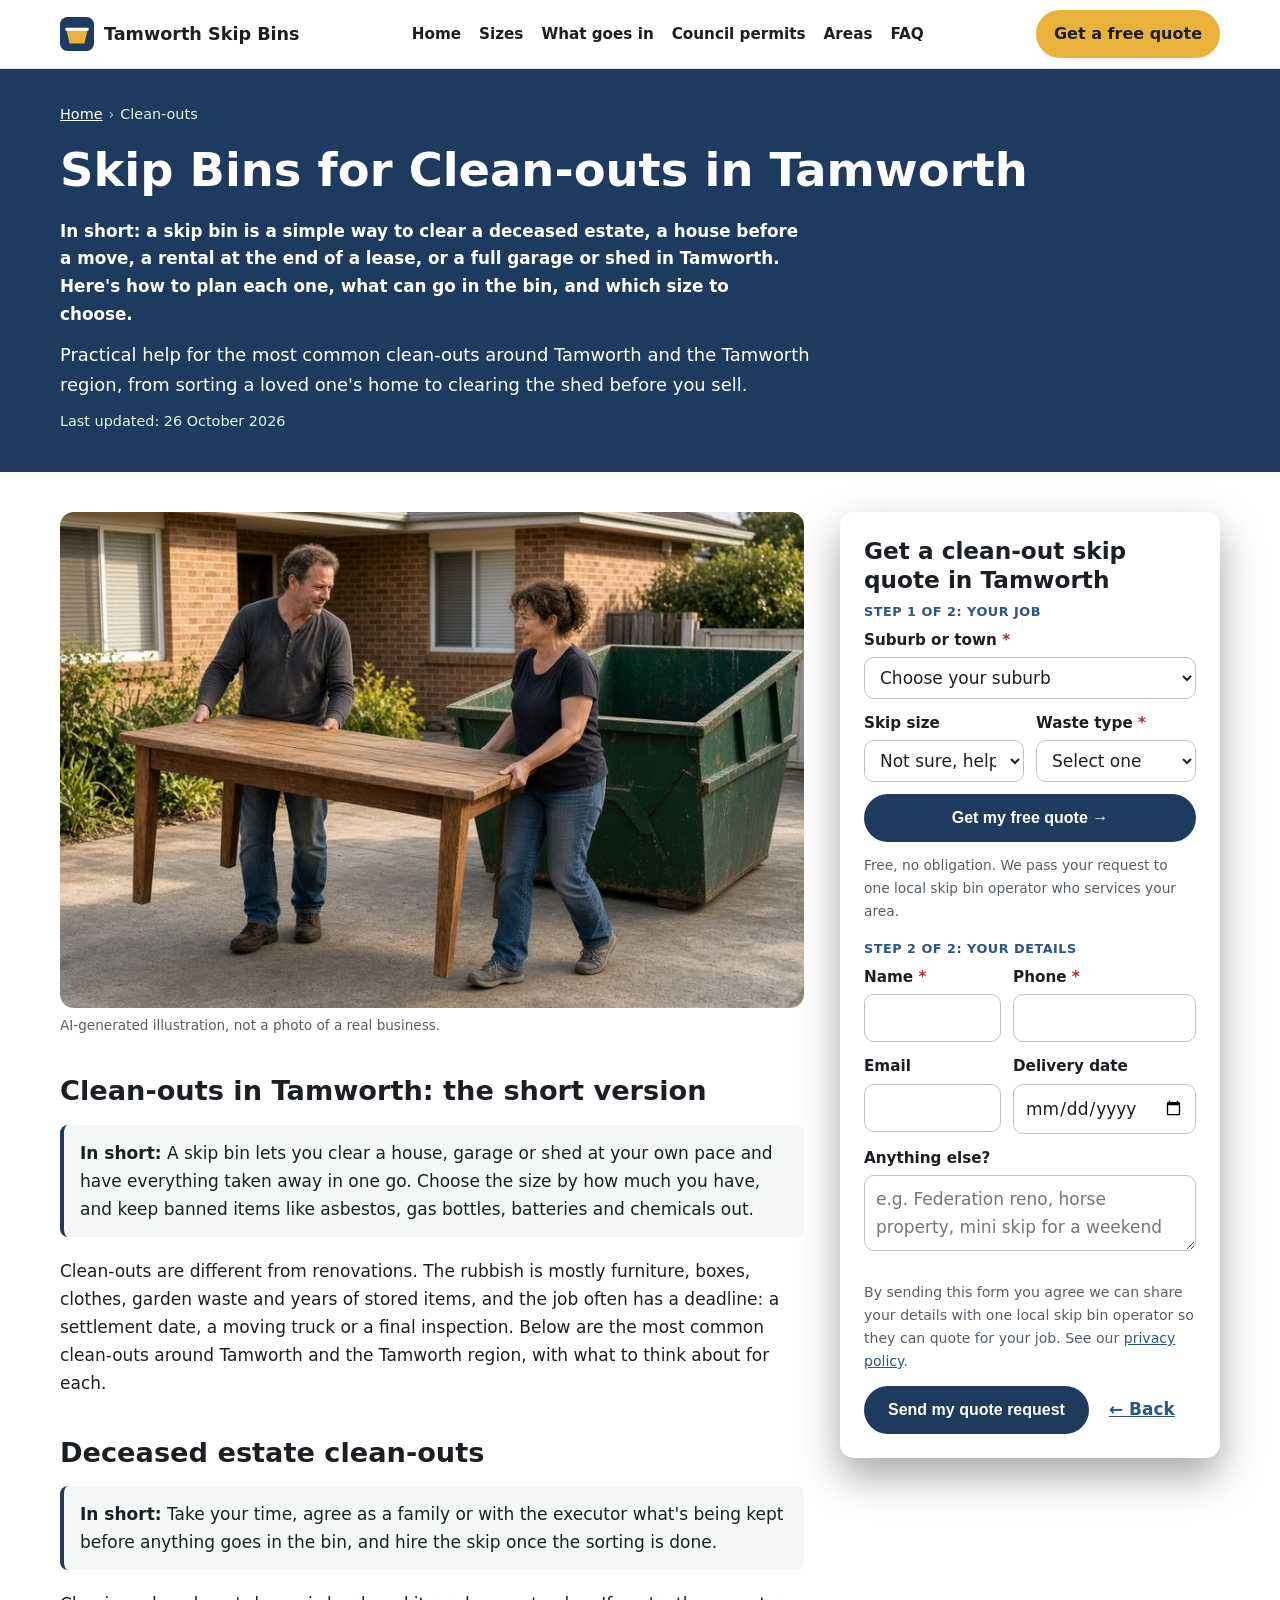
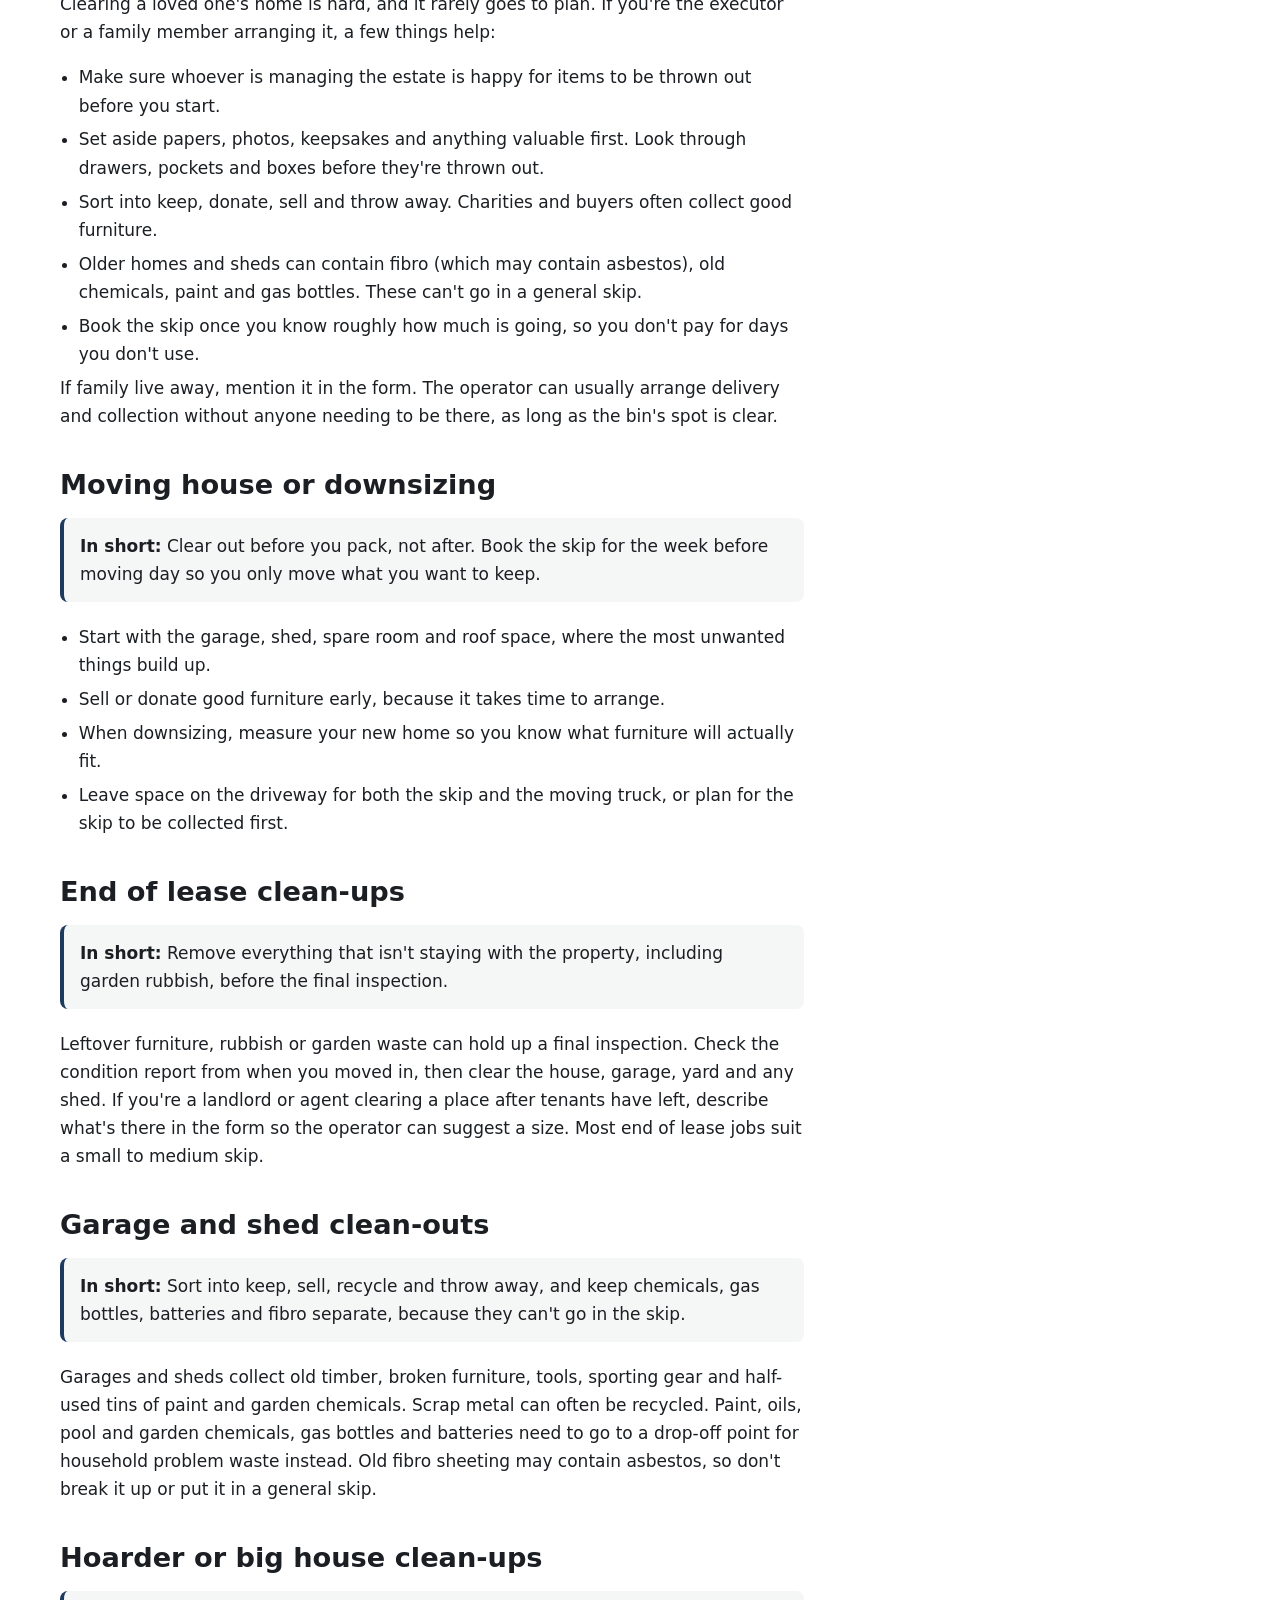
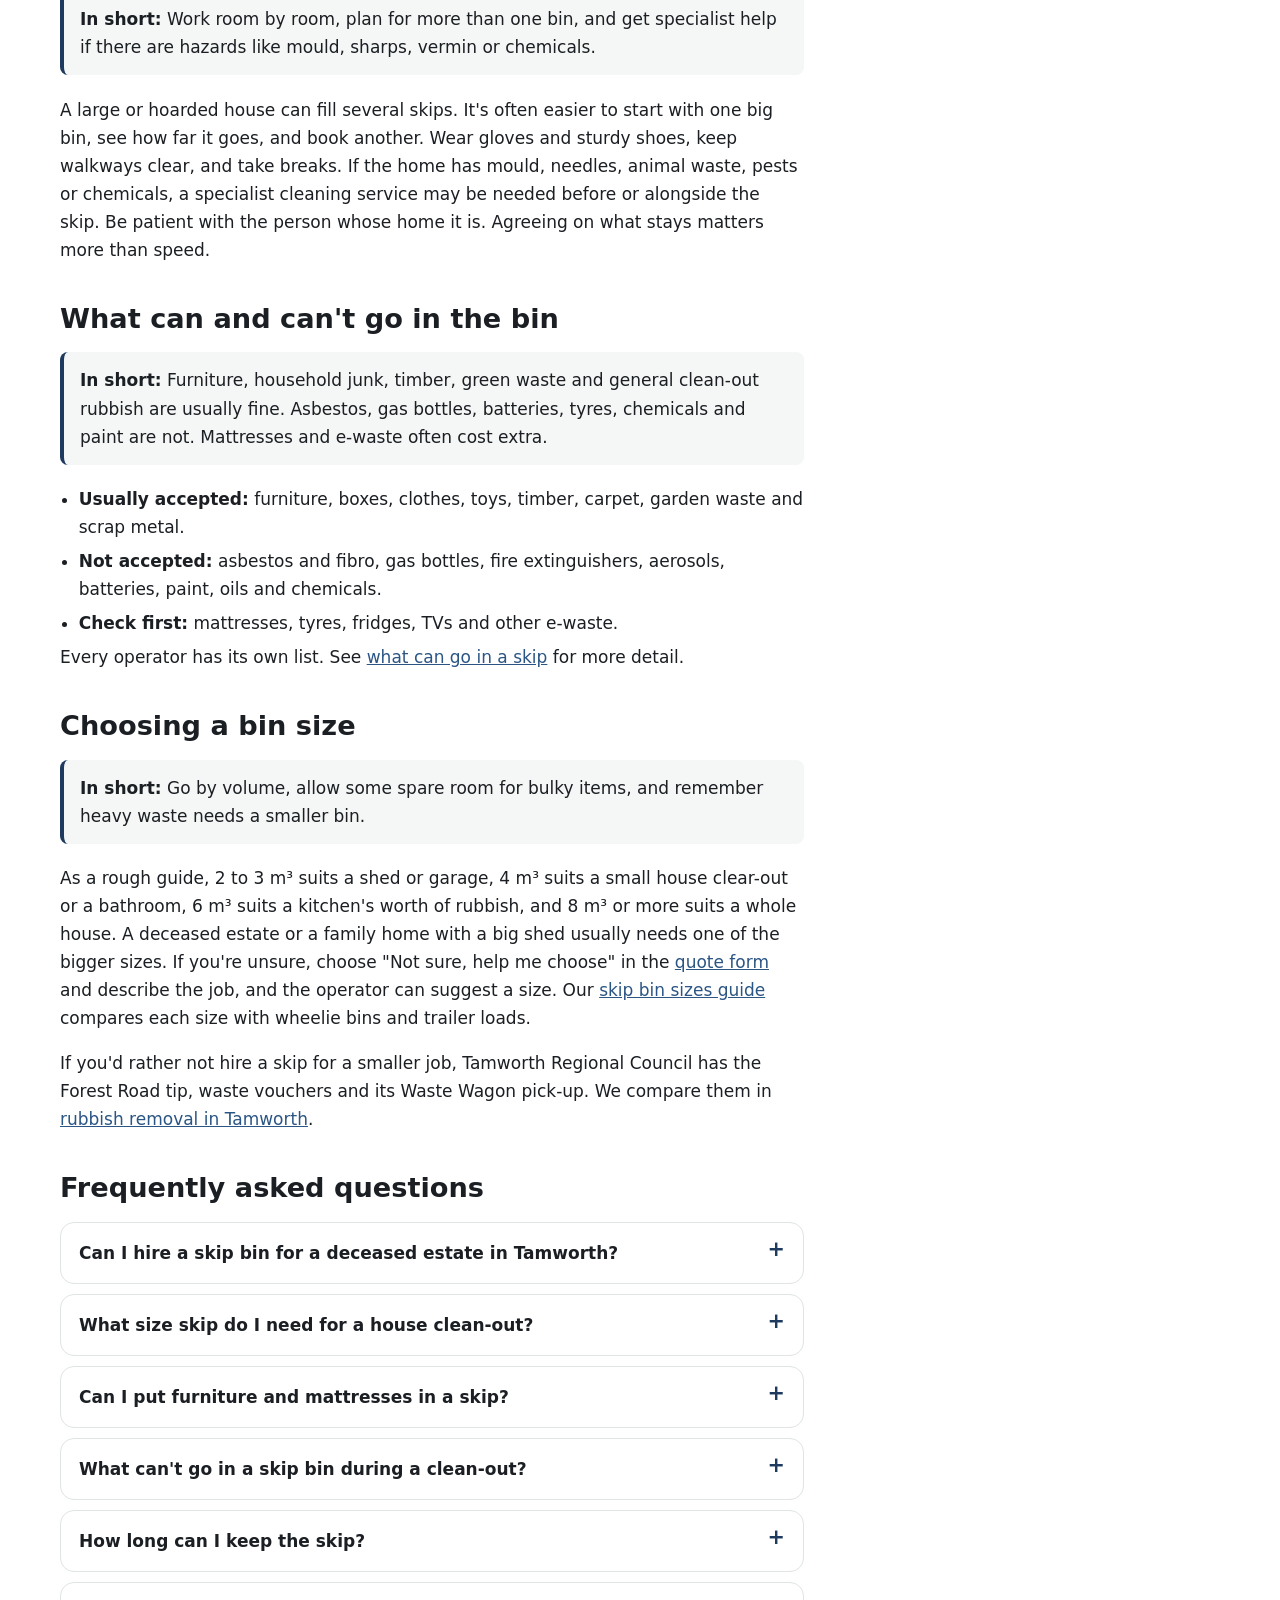
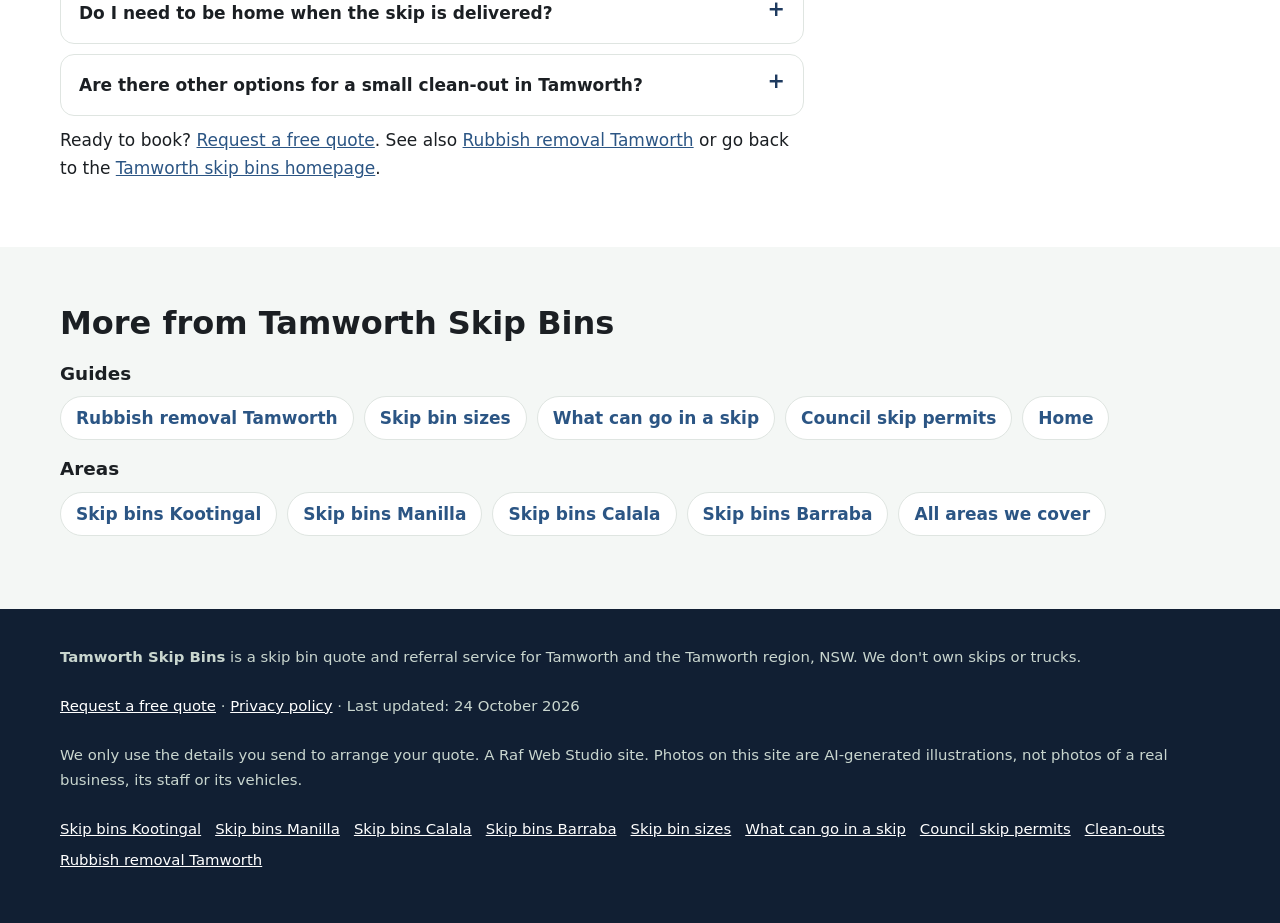
==== clean-outs/index.html @ 92fd3bef "Add clean-outs and rubbish removal pages; link from nav lists, footer, homepage guides, sitemap, llm" ====
<!doctype html>
<html lang="en-AU">
<head>
<meta charset="utf-8">
<meta name="viewport" content="width=device-width, initial-scale=1">
<title>Skip Bins for Clean-outs in Tamworth | Deceased Estates, Moving &amp; Garages</title>
<meta name="description" content="Skip bins for clean-outs in Tamworth: deceased estates, moving house, downsizing, end of lease, garages, sheds and big house clean-ups. Sizes, what goes in, and a free quote.">
<link rel="canonical" href="https://tamworthskipbins.com/clean-outs/">
<link rel="icon" href="/favicon.svg" type="image/svg+xml">
<meta name="theme-color" content="#1e3a5f">
<meta property="og:type" content="article">
<meta property="og:locale" content="en_AU">
<meta property="og:site_name" content="Tamworth Skip Bins">
<meta property="og:title" content="Skip Bins for Clean-outs in Tamworth | Deceased Estates, Moving &amp; Garages">
<meta property="og:description" content="Skip bins for clean-outs in Tamworth: deceased estates, moving house, downsizing, end of lease, garages, sheds and big house clean-ups. Sizes, what goes in, and a free quote.">
<meta property="og:url" content="https://tamworthskipbins.com/clean-outs/">
<meta property="og:image" content="https://tamworthskipbins.com/img/closing.jpg">
<meta name="twitter:card" content="summary_large_image">
<script>document.documentElement.classList.add('js')</script>
<link rel="stylesheet" href="/styles.css">

<!-- Google tag (gtag.js) -->
<script async src="https://www.googletagmanager.com/gtag/js?id=G-3WBT9X55MY"></script>
<script>
  window.dataLayer = window.dataLayer || [];
  function gtag(){dataLayer.push(arguments);}
  gtag('js', new Date());
  gtag('config', 'G-3WBT9X55MY');
</script>

<script type="application/ld+json">
{
 "@context": "https://schema.org",
 "@type": "WebPage",
 "@id": "https://tamworthskipbins.com/clean-outs/#webpage",
 "url": "https://tamworthskipbins.com/clean-outs/",
 "name": "Skip Bins for Clean-outs in Tamworth | Deceased Estates, Moving & Garages",
 "description": "Skip bins for clean-outs in Tamworth: deceased estates, moving house, downsizing, end of lease, garages, sheds and big house clean-ups. Sizes, what goes in, and a free quote.",
 "inLanguage": "en-AU",
 "dateModified": "2026-10-26",
 "isPartOf": {
  "@id": "https://tamworthskipbins.com/#website"
 }
}
</script>
<script type="application/ld+json">
{
 "@context": "https://schema.org",
 "@type": "BreadcrumbList",
 "itemListElement": [
  {
   "@type": "ListItem",
   "position": 1,
   "name": "Home",
   "item": "https://tamworthskipbins.com/"
  },
  {
   "@type": "ListItem",
   "position": 2,
   "name": "Clean-outs",
   "item": "https://tamworthskipbins.com/clean-outs/"
  }
 ]
}
</script>
<script type="application/ld+json">
{
 "@context": "https://schema.org",
 "@type": "Service",
 "@id": "https://tamworthskipbins.com/clean-outs/#service",
 "name": "Skip bins for clean-outs in Tamworth",
 "serviceType": "Skip bin hire",
 "description": "Skip bins for clean-outs in Tamworth: deceased estates, moving house, downsizing, end of lease, garages, sheds and big house clean-ups. Sizes, what goes in, and a free quote.",
 "url": "https://tamworthskipbins.com/clean-outs/",
 "provider": {
  "@type": "Organization",
  "name": "Tamworth Skip Bins",
  "url": "https://tamworthskipbins.com/"
 },
 "areaServed": [
  {
   "@type": "Place",
   "name": "Tamworth, NSW"
  }
 ]
}
</script>
<script type="application/ld+json">
{
 "@context": "https://schema.org",
 "@type": "FAQPage",
 "mainEntity": [
  {
   "@type": "Question",
   "name": "Can I hire a skip bin for a deceased estate in Tamworth?",
   "acceptedAnswer": {
    "@type": "Answer",
    "text": "Yes. A skip is a common way to clear a deceased estate. Agree with the executor or family what's being kept before anything goes in, and tell the operator if no one will be at the property for delivery or collection."
   }
  },
  {
   "@type": "Question",
   "name": "What size skip do I need for a house clean-out?",
   "acceptedAnswer": {
    "@type": "Answer",
    "text": "As a rough guide, 2 to 3 m³ suits a shed or garage, 4 m³ suits a small house clear-out or a bathroom, 6 m³ suits a kitchen's worth of rubbish, and 8 m³ or more suits a whole house. A deceased estate or a family home with a big shed usually needs one of the bigger sizes."
   }
  },
  {
   "@type": "Question",
   "name": "Can I put furniture and mattresses in a skip?",
   "acceptedAnswer": {
    "@type": "Answer",
    "text": "Furniture is usually fine. Many operators accept mattresses for an extra fee, and some don't take them. List them in the quote form so the operator can confirm."
   }
  },
  {
   "@type": "Question",
   "name": "What can't go in a skip bin during a clean-out?",
   "acceptedAnswer": {
    "@type": "Answer",
    "text": "Asbestos and fibro, gas bottles, fire extinguishers, aerosols, batteries, tyres, paint, oils and chemicals. Fridges, TVs and other e-waste may be refused or cost extra."
   }
  },
  {
   "@type": "Question",
   "name": "How long can I keep the skip?",
   "acceptedAnswer": {
    "@type": "Answer",
    "text": "Hire periods differ between operators. Most include a set number of days and charge for extra days. Tell the operator your dates when you request a quote."
   }
  },
  {
   "@type": "Question",
   "name": "Do I need to be home when the skip is delivered?",
   "acceptedAnswer": {
    "@type": "Answer",
    "text": "Usually not, as long as the spot for the bin is clear and the operator knows exactly where to put it. Add delivery notes in the form."
   }
  },
  {
   "@type": "Question",
   "name": "Are there other options for a small clean-out in Tamworth?",
   "acceptedAnswer": {
    "@type": "Answer",
    "text": "For a load or two, taking it to the tip yourself or using Tamworth Regional Council's booked pick-up service may be enough. Our rubbish removal guide compares the options."
   }
  }
 ]
}
</script>
</head>
<body>
<a class="skip-link" href="#main">Skip to content</a>

<header class="site-header">
  <div class="wrap">
    <a class="brand" href="/" aria-label="Tamworth Skip Bins home">
      <svg viewBox="0 0 64 64" aria-hidden="true"><rect width="64" height="64" rx="14" fill="#1e3a5f"/><path d="M12 24h40l-6 26H18z" fill="#e9b23b"/><rect x="10" y="20" width="44" height="6" rx="2" fill="#fff"/></svg>
      Tamworth Skip Bins
    </a>
    <nav class="nav" aria-label="Main">
      <a href="/">Home</a>
      <a href="/skip-bin-sizes/">Sizes</a>
      <a href="/what-can-go-in-a-skip/">What goes in</a>
      <a href="/skip-bin-council-permit/">Council permits</a>
      <a href="/#areas">Areas</a>
      <a href="/#faq">FAQ</a>
    </nav>
    <a class="btn btn-call header-call" href="#quote">Get a free quote</a>
  </div>
</header>

<main id="main">
<section class="page-hero" aria-labelledby="h1">
  <div class="wrap">
    <nav class="crumbs" aria-label="Breadcrumb"><ol><li><a href="https://tamworthskipbins.com/">Home</a></li><li aria-current="page">Clean-outs</li></ol></nav>
    <h1 id="h1">Skip Bins for Clean-outs in Tamworth</h1>
    <p class="summary">In short: a skip bin is a simple way to clear a deceased estate, a house before a move, a rental at the end of a lease, or a full garage or shed in Tamworth. Here&#x27;s how to plan each one, what can go in the bin, and which size to choose.</p>
    <p class="lead">Practical help for the most common clean-outs around Tamworth and the Tamworth region, from sorting a loved one&#x27;s home to clearing the shed before you sell.</p>
    <p class="updated">Last updated: 26 October 2026</p>
  </div>
</section>
<div class="wrap page-grid">
  <article class="page-body">
<figure><img src="/img/closing.jpg" width="900" height="600" style="aspect-ratio:3/2;object-fit:cover" alt="Illustration of two people carrying an old table out to a skip bin" decoding="async"><figcaption>AI-generated illustration, not a photo of a real business.</figcaption></figure>
<h2>Clean-outs in Tamworth: the short version</h2>
<p class="callout"><strong>In short:</strong> A skip bin lets you clear a house, garage or shed at your own pace and have everything taken away in one go. Choose the size by how much you have, and keep banned items like asbestos, gas bottles, batteries and chemicals out.</p><p>Clean-outs are different from renovations. The rubbish is mostly furniture, boxes, clothes, garden waste and years of stored items, and the job often has a deadline: a settlement date, a moving truck or a final inspection. Below are the most common clean-outs around Tamworth and the Tamworth region, with what to think about for each.</p>
<h2>Deceased estate clean-outs</h2>
<p class="callout"><strong>In short:</strong> Take your time, agree as a family or with the executor what's being kept before anything goes in the bin, and hire the skip once the sorting is done.</p><p>Clearing a loved one's home is hard, and it rarely goes to plan. If you're the executor or a family member arranging it, a few things help:</p><ul class="clean"><li>Make sure whoever is managing the estate is happy for items to be thrown out before you start.</li><li>Set aside papers, photos, keepsakes and anything valuable first. Look through drawers, pockets and boxes before they're thrown out.</li><li>Sort into keep, donate, sell and throw away. Charities and buyers often collect good furniture.</li><li>Older homes and sheds can contain fibro (which may contain asbestos), old chemicals, paint and gas bottles. These can't go in a general skip.</li><li>Book the skip once you know roughly how much is going, so you don't pay for days you don't use.</li></ul><p>If family live away, mention it in the form. The operator can usually arrange delivery and collection without anyone needing to be there, as long as the bin's spot is clear.</p>
<h2>Moving house or downsizing</h2>
<p class="callout"><strong>In short:</strong> Clear out before you pack, not after. Book the skip for the week before moving day so you only move what you want to keep.</p><ul class="clean"><li>Start with the garage, shed, spare room and roof space, where the most unwanted things build up.</li><li>Sell or donate good furniture early, because it takes time to arrange.</li><li>When downsizing, measure your new home so you know what furniture will actually fit.</li><li>Leave space on the driveway for both the skip and the moving truck, or plan for the skip to be collected first.</li></ul>
<h2>End of lease clean-ups</h2>
<p class="callout"><strong>In short:</strong> Remove everything that isn't staying with the property, including garden rubbish, before the final inspection.</p><p>Leftover furniture, rubbish or garden waste can hold up a final inspection. Check the condition report from when you moved in, then clear the house, garage, yard and any shed. If you're a landlord or agent clearing a place after tenants have left, describe what's there in the form so the operator can suggest a size. Most end of lease jobs suit a small to medium skip.</p>
<h2>Garage and shed clean-outs</h2>
<p class="callout"><strong>In short:</strong> Sort into keep, sell, recycle and throw away, and keep chemicals, gas bottles, batteries and fibro separate, because they can't go in the skip.</p><p>Garages and sheds collect old timber, broken furniture, tools, sporting gear and half-used tins of paint and garden chemicals. Scrap metal can often be recycled. Paint, oils, pool and garden chemicals, gas bottles and batteries need to go to a drop-off point for household problem waste instead. Old fibro sheeting may contain asbestos, so don't break it up or put it in a general skip.</p>
<h2>Hoarder or big house clean-ups</h2>
<p class="callout"><strong>In short:</strong> Work room by room, plan for more than one bin, and get specialist help if there are hazards like mould, sharps, vermin or chemicals.</p><p>A large or hoarded house can fill several skips. It's often easier to start with one big bin, see how far it goes, and book another. Wear gloves and sturdy shoes, keep walkways clear, and take breaks. If the home has mould, needles, animal waste, pests or chemicals, a specialist cleaning service may be needed before or alongside the skip. Be patient with the person whose home it is. Agreeing on what stays matters more than speed.</p>
<h2>What can and can&#x27;t go in the bin</h2>
<p class="callout"><strong>In short:</strong> Furniture, household junk, timber, green waste and general clean-out rubbish are usually fine. Asbestos, gas bottles, batteries, tyres, chemicals and paint are not. Mattresses and e-waste often cost extra.</p><ul class="clean"><li><strong>Usually accepted:</strong> furniture, boxes, clothes, toys, timber, carpet, garden waste and scrap metal.</li><li><strong>Not accepted:</strong> asbestos and fibro, gas bottles, fire extinguishers, aerosols, batteries, paint, oils and chemicals.</li><li><strong>Check first:</strong> mattresses, tyres, fridges, TVs and other e-waste.</li></ul><p>Every operator has its own list. See <a href="/what-can-go-in-a-skip/">what can go in a skip</a> for more detail.</p>
<h2>Choosing a bin size</h2>
<p class="callout"><strong>In short:</strong> Go by volume, allow some spare room for bulky items, and remember heavy waste needs a smaller bin.</p><p>As a rough guide, 2 to 3 m³ suits a shed or garage, 4 m³ suits a small house clear-out or a bathroom, 6 m³ suits a kitchen's worth of rubbish, and 8 m³ or more suits a whole house. A deceased estate or a family home with a big shed usually needs one of the bigger sizes. If you're unsure, choose "Not sure, help me choose" in the <a href="#quote">quote form</a> and describe the job, and the operator can suggest a size. Our <a href="/skip-bin-sizes/">skip bin sizes guide</a> compares each size with wheelie bins and trailer loads.</p><p>If you'd rather not hire a skip for a smaller job, Tamworth Regional Council has the Forest Road tip, waste vouchers and its Waste Wagon pick-up. We compare them in <a href="/rubbish-removal-tamworth/">rubbish removal in Tamworth</a>.</p>
<h2 id="faq-h">Frequently asked questions</h2>
<details><summary>Can I hire a skip bin for a deceased estate in Tamworth?</summary><p>Yes. A skip is a common way to clear a deceased estate. Agree with the executor or family what&#x27;s being kept before anything goes in, and tell the operator if no one will be at the property for delivery or collection.</p></details><details><summary>What size skip do I need for a house clean-out?</summary><p>As a rough guide, 2 to 3 m³ suits a shed or garage, 4 m³ suits a small house clear-out or a bathroom, 6 m³ suits a kitchen&#x27;s worth of rubbish, and 8 m³ or more suits a whole house. A deceased estate or a family home with a big shed usually needs one of the bigger sizes.</p></details><details><summary>Can I put furniture and mattresses in a skip?</summary><p>Furniture is usually fine. Many operators accept mattresses for an extra fee, and some don&#x27;t take them. List them in the quote form so the operator can confirm.</p></details><details><summary>What can&#x27;t go in a skip bin during a clean-out?</summary><p>Asbestos and fibro, gas bottles, fire extinguishers, aerosols, batteries, tyres, paint, oils and chemicals. Fridges, TVs and other e-waste may be refused or cost extra.</p></details><details><summary>How long can I keep the skip?</summary><p>Hire periods differ between operators. Most include a set number of days and charge for extra days. Tell the operator your dates when you request a quote.</p></details><details><summary>Do I need to be home when the skip is delivered?</summary><p>Usually not, as long as the spot for the bin is clear and the operator knows exactly where to put it. Add delivery notes in the form.</p></details><details><summary>Are there other options for a small clean-out in Tamworth?</summary><p>For a load or two, taking it to the tip yourself or using Tamworth Regional Council&#x27;s booked pick-up service may be enough. Our rubbish removal guide compares the options.</p></details>
<p>Ready to book? <a href="#quote">Request a free quote</a>. See also <a href="/rubbish-removal-tamworth/">Rubbish removal Tamworth</a> or go back to the <a href="/">Tamworth skip bins homepage</a>.</p>

  </article>
  <aside class="page-aside">
    <div class="hero-form-card" id="quote">
      <h2 id="quote-h">Get a clean-out skip quote in Tamworth</h2>
      <form class="quote-form two-step" id="quote-form" action="https://formsubmit.co/8bd3906ddddba58fffa623de23014cd9" method="post" novalidate>
        <input type="hidden" name="_subject" value="New quote request – tamworthskipbins.com">
        <input type="hidden" name="_captcha" value="true">
        <input type="hidden" name="_template" value="table">
        <input type="hidden" name="_next" value="https://tamworthskipbins.com/thanks.html">
        <input type="text" name="_honey" style="display:none" tabindex="-1" autocomplete="off" aria-hidden="true">
        <input type="hidden" name="source" value="tamworthskipbins.com">
        <input type="hidden" name="page" value="/clean-outs/">
        <fieldset class="step step-1">
          <legend class="step-label">Step 1 of 2: your job</legend>
          <div class="full"><label for="suburb">Suburb or town <span class="req" aria-hidden="true">*</span></label>
            <select id="suburb" name="suburb" required><option value="">Choose your suburb</option><option>Tamworth</option><option>East Tamworth</option><option>West Tamworth</option><option>North Tamworth</option><option>South Tamworth</option><option>Hillvue</option><option>Westdale</option><option>Oxley Vale</option><option>Calala</option><option>Taminda</option><option>Nemingha</option><option>Kootingal</option><option>Moonbi</option><option>Hallsville</option><option>Moore Creek</option><option>Duri</option><option>Attunga</option><option>Manilla</option><option>Barraba</option><option>Woolomin</option><option>Bendemeer</option><option value="Other">Other (tell us below)</option></select></div>
          <div class="full other-wrap"><label for="suburb_other">Other suburb or town</label><input id="suburb_other" name="suburb_other" type="text" autocomplete="address-level2"></div>
          <div><label for="size">Skip size</label>
            <select id="size" name="skip_size"><option value="Not sure">Not sure, help me choose</option><option>Skip bag (about 1 m³)</option><option>2 m³</option><option>3 m³</option><option>4 m³</option><option>6 m³</option><option>8 m³</option><option>9 m³</option><option>10–12 m³</option><option>Larger / hook-lift</option></select></div>
          <div><label for="waste">Waste type <span class="req" aria-hidden="true">*</span></label>
            <select id="waste" name="waste_type" required><option value="">Select one</option><option>General household</option><option>Green waste</option><option>Mixed renovation / building</option><option>Soil, concrete or bricks</option><option>Mixed, not sure</option><option>May contain asbestos</option></select></div>
          <div class="full js-only"><button class="btn btn-primary btn-block" type="button" id="to-step-2">Get my free quote →</button></div>
          <p class="microcopy full">Free, no obligation. We pass your request to one local skip bin operator who services your area.</p>
          <p class="form-error full" id="step1-error" role="alert" hidden>Please choose your suburb and waste type.</p>
        </fieldset>
        <fieldset class="step step-2" id="step-2">
          <legend class="step-label">Step 2 of 2: your details</legend>
          <div><label for="name">Name <span class="req" aria-hidden="true">*</span></label><input id="name" name="name" type="text" autocomplete="name" required></div>
          <div><label for="phone">Phone <span class="req" aria-hidden="true">*</span></label><input id="phone" name="phone" type="tel" autocomplete="tel" inputmode="tel" required></div>
          <div><label for="email">Email</label><input id="email" name="email" type="email" autocomplete="email"></div>
          <div><label for="date">Delivery date</label><input id="date" name="preferred_date" type="date"></div>
          <div class="full"><label for="message">Anything else?</label><textarea id="message" name="message" rows="2" placeholder="e.g. Federation reno, horse property, mini skip for a weekend"></textarea></div>
          <p class="consent full">By sending this form you agree we can share your details with one local skip bin operator so they can quote for your job. See our <a href="/privacy.html">privacy policy</a>.</p>
          <div class="full step2-actions"><button class="btn btn-primary" type="submit">Send my quote request</button><button class="btn-link js-only" type="button" id="back-1">← Back</button></div>
        </fieldset>
      </form>
    </div>
  </aside>
</div>
<section class="alt" aria-labelledby="more-h">
  <div class="wrap">
    <h2 id="more-h">More from Tamworth Skip Bins</h2>
    <h3>Guides</h3>
    <ul class="link-list"><li><a href="/rubbish-removal-tamworth/">Rubbish removal Tamworth</a></li><li><a href="/skip-bin-sizes/">Skip bin sizes</a></li><li><a href="/what-can-go-in-a-skip/">What can go in a skip</a></li><li><a href="/skip-bin-council-permit/">Council skip permits</a></li><li><a href="/">Home</a></li></ul>
    <h3>Areas</h3>
    <ul class="link-list"><li><a href="/skip-bins-kootingal/">Skip bins Kootingal</a></li><li><a href="/skip-bins-manilla/">Skip bins Manilla</a></li><li><a href="/skip-bins-calala/">Skip bins Calala</a></li><li><a href="/skip-bins-barraba/">Skip bins Barraba</a></li><li><a href="/#areas">All areas we cover</a></li></ul>
  </div>
</section>
</main>

<footer class="site-footer">
  <div class="wrap">
    <p><strong>Tamworth Skip Bins</strong> is a skip bin quote and referral service for Tamworth and the Tamworth region, NSW. We don't own skips or trucks.</p>
    <p><a href="#quote">Request a free quote</a> · <a href="/privacy.html">Privacy policy</a> · Last updated: 24 October 2026</p>
    <p>We only use the details you send to arrange your quote. A Raf Web Studio site. Photos on this site are AI-generated illustrations, not photos of a real business, its staff or its vehicles.</p>
    <p class="footer-links"><a href="/skip-bins-kootingal/">Skip bins Kootingal</a> <a href="/skip-bins-manilla/">Skip bins Manilla</a> <a href="/skip-bins-calala/">Skip bins Calala</a> <a href="/skip-bins-barraba/">Skip bins Barraba</a> <a href="/skip-bin-sizes/">Skip bin sizes</a> <a href="/what-can-go-in-a-skip/">What can go in a skip</a> <a href="/skip-bin-council-permit/">Council skip permits</a> <a href="/clean-outs/">Clean-outs</a> <a href="/rubbish-removal-tamworth/">Rubbish removal Tamworth</a></p>
  </div>
</footer>

<div class="mobile-call" aria-label="Quick contact">
  <a class="btn btn-call" href="#quote">Get a free quote</a>
</div>
<script src="/form.js" defer></script>
</body>
</html>
---- styles.css ----
:root{
  --green:#1e3a5f;--green-2:#2b5584;--yellow:#e9b23b;--ink:#1b1f23;--muted:#555e66;
  --bg:#ffffff;--soft:#f4f7f5;--line:#dfe5e1;--radius:14px;--max:1200px;
}
*{box-sizing:border-box}
html{scroll-behavior:smooth}
body{margin:0;font-family:system-ui,-apple-system,"Segoe UI",Roboto,Arial,sans-serif;color:var(--ink);background:var(--bg);line-height:1.65;font-size:17px;padding-bottom:72px}
@media(min-width:800px){body{padding-bottom:0}}
img,svg{max-width:100%}
a{color:var(--green-2)}
a:focus-visible,button:focus-visible,input:focus-visible,select:focus-visible,textarea:focus-visible{outline:3px solid var(--yellow);outline-offset:2px}
.wrap{max-width:var(--max);margin:0 auto;padding:0 20px}
.skip-link{position:absolute;left:-999px;top:0;background:#fff;padding:8px 12px;z-index:100}
.skip-link:focus{left:8px}
h1,h2,h3{line-height:1.25;margin:0 0 .6em}
h1{font-size:clamp(1.9rem,4.5vw,2.9rem)}
h2{font-size:clamp(1.5rem,3vw,2rem);margin-top:0}
h3{font-size:1.15rem}
p{margin:0 0 1em}

/* header */
.site-header{background:#fff;border-bottom:1px solid var(--line);position:sticky;top:0;z-index:50}
.site-header .wrap{display:flex;align-items:center;justify-content:space-between;gap:16px;padding-top:10px;padding-bottom:10px}
.brand{display:flex;align-items:center;gap:10px;font-weight:800;color:var(--ink);text-decoration:none;font-size:1.1rem}
.brand svg{width:34px;height:34px}
.nav{display:none;gap:18px}
.nav a{color:var(--ink);text-decoration:none;font-weight:600;font-size:.95rem}
.nav a:hover{color:var(--green-2)}
@media(min-width:900px){.nav{display:flex}}

/* buttons */
.btn{display:inline-flex;align-items:center;justify-content:center;gap:8px;font-weight:700;border-radius:999px;padding:13px 22px;text-decoration:none;border:2px solid transparent;cursor:pointer;font-size:1rem}
.btn svg{width:20px;height:20px}
.btn-call{background:var(--yellow);color:#1b1f23}
.btn-call:hover{background:#e9b23b}
.btn-ghost{background:transparent;color:#fff;border-color:rgba(255,255,255,.7)}
.btn-ghost:hover{background:rgba(255,255,255,.12)}
.btn-primary{background:var(--green);color:#fff}
.btn-primary:hover{background:var(--green-2)}
.header-call{display:none}
@media(min-width:600px){.header-call{display:inline-flex;padding:9px 16px}}

/* hero */
.hero{background:linear-gradient(135deg,#1e3a5f 0%,#2b5584 60%,#2b5584 100%);color:#fff;padding:48px 0 56px}
.hero .wrap{display:grid;gap:32px}
@media(min-width:900px){.hero .wrap{grid-template-columns:1.15fr .85fr;align-items:center}}
.hero p.lead{font-size:1.15rem;color:#e6f2ec;max-width:38em}
.hero .ctas{display:flex;flex-wrap:wrap;gap:12px;margin:22px 0 18px}
.ticks{list-style:none;padding:0;margin:0;display:grid;gap:6px;color:#e6f2ec}
.ticks li{display:flex;gap:8px;align-items:flex-start}
.ticks svg{flex:0 0 20px;width:20px;height:20px;margin-top:3px}
.hero-card{background:#fff;color:var(--ink);border-radius:var(--radius);padding:22px;box-shadow:0 12px 30px rgba(0,0,0,.18)}
.hero-card h2{font-size:1.25rem}
.hero-card ol{margin:0;padding-left:1.2em}
.hero-card li{margin-bottom:.5em}

/* sections */
section{padding:56px 0}
section.alt{background:var(--soft)}
.intro{max-width:46em}
.grid{display:grid;gap:18px}
@media(min-width:700px){.grid-2{grid-template-columns:1fr 1fr}.grid-3{grid-template-columns:repeat(3,1fr)}}
.card{background:#fff;border:1px solid var(--line);border-radius:var(--radius);padding:20px}
.card .size{display:inline-block;background:var(--green);color:#fff;font-weight:800;border-radius:8px;padding:3px 10px;margin-bottom:8px}
.icon{width:36px;height:36px;color:var(--green);margin-bottom:6px}

table{width:100%;border-collapse:collapse;background:#fff;border-radius:var(--radius);overflow:hidden;border:1px solid var(--line)}
caption{text-align:left;font-weight:700;padding:0 0 10px}
th,td{padding:12px 14px;text-align:left;border-bottom:1px solid var(--line);vertical-align:top}
th{background:#e9f1ec;font-size:.95rem}
.table-scroll{overflow-x:auto}
.note{font-size:.93rem;color:var(--muted)}
.yes h3{color:var(--green)}
.no h3{color:#b02a37}
ul.clean{padding-left:1.1em;margin:0}
ul.clean li{margin-bottom:.35em}

.areas{display:flex;flex-wrap:wrap;gap:8px;list-style:none;padding:0;margin:0 0 1em}
.areas li{background:#fff;border:1px solid var(--line);border-radius:999px;padding:6px 14px;font-size:.95rem}

/* faq */
details{background:#fff;border:1px solid var(--line);border-radius:var(--radius);padding:4px 18px;margin-bottom:10px}
summary{cursor:pointer;font-weight:700;padding:12px 0;list-style:none}
summary::-webkit-details-marker{display:none}
summary::after{content:"+";float:right;font-size:1.3rem;line-height:1;color:var(--green)}
details[open] summary::after{content:"–"}

/* form */
.quote{background:var(--green);color:#fff}
.quote .wrap{display:grid;gap:28px}
@media(min-width:900px){.quote .wrap{grid-template-columns:.8fr 1.2fr}}
.quote p{color:#e6f2ec}
form.quote-form{background:#fff;color:var(--ink);border-radius:var(--radius);padding:22px;display:grid;gap:14px}
@media(min-width:600px){form.quote-form{grid-template-columns:1fr 1fr}.full{grid-column:1/-1}}
label{display:block;font-weight:600;font-size:.95rem;margin-bottom:4px}
input,select,textarea{width:100%;font:inherit;padding:11px 12px;border:1.5px solid #b8c4bd;border-radius:10px;background:#fff;color:var(--ink)}
textarea{min-height:110px;resize:vertical}
.req{color:#b02a37}
.consent{font-size:.88rem;color:var(--muted)}

/* footer */
.site-footer{background:#111f33;color:#c9d6cf;padding:36px 0;font-size:.93rem}
.site-footer a{color:#fff}
.site-footer .wrap{display:grid;gap:10px}

/* sticky mobile call bar */
.mobile-call{position:fixed;left:0;right:0;bottom:0;z-index:60;display:flex;gap:8px;padding:10px 12px;background:#fff;border-top:1px solid var(--line);box-shadow:0 -6px 18px rgba(0,0,0,.08)}
.mobile-call .btn{flex:1;padding:12px 10px}
@media(min-width:800px){.mobile-call{display:none}}

.legal{max-width:46em;padding:40px 20px 60px;margin:0 auto}
.legal h1{font-size:2rem}

/* images */
.about-grid{display:grid;gap:28px;align-items:center}
@media(min-width:900px){.about-grid{grid-template-columns:1.2fr .8fr}}
figure{margin:0}
.photo img{width:100%;height:auto;display:block;border-radius:var(--radius)}
.photo figcaption,.size-figs figcaption{font-size:.85rem;color:var(--muted);margin-top:6px}
.local-photo{max-width:720px;margin-top:8px}
.size-figs{display:grid;gap:14px;margin:6px 0 10px;grid-template-columns:1fr}
@media(min-width:600px){.size-figs{grid-template-columns:1fr 1fr}}
.size-figs img{width:100%;height:auto;display:block;border-radius:10px;border:1px solid var(--line);background:#f4f7f5}
.size-figs figcaption{font-weight:700;color:var(--ink)}
.credits{font-size:.8rem;color:#9fb3a8}

/* banner hero */
.hero{position:relative;overflow:hidden;background:#111f33;padding:56px 0 64px}
.hero-bg,.hero-bg img{position:absolute;inset:0;width:100%;height:100%}
.hero-bg img{object-fit:cover;object-position:center 40%;filter:brightness(1.08)}
.hero::before{content:"";position:absolute;inset:0;z-index:1;background:linear-gradient(90deg,rgba(8,24,16,.58) 0%,rgba(8,24,16,.36) 45%,rgba(8,24,16,.14) 100%)}
.hero .wrap.hero-grid{position:relative;z-index:2;display:grid;gap:32px;align-items:center}
@media(min-width:960px){.hero .wrap.hero-grid{grid-template-columns:1.05fr .95fr;gap:48px}.hero{padding:72px 0 80px}}
.hero h1{text-shadow:0 2px 4px rgba(0,0,0,.45),0 4px 22px rgba(0,0,0,.45)}
.hero .lead,.hero .updated{text-shadow:0 1px 3px rgba(0,0,0,.6)}
.hero-copy .ticks{margin:6px 0 20px}
.hero-copy .ctas{margin:0}
.hero-form-card{background:#fff;color:var(--ink);border-radius:var(--radius);padding:24px;box-shadow:0 18px 40px rgba(0,0,0,.35);scroll-margin-top:80px}
.hero-form-card h2{font-size:1.45rem;margin-bottom:.3em}
.hero-form-card .form-intro{color:var(--muted);font-size:.95rem;margin-bottom:12px}
.hero-form-card form.quote-form{padding:0;box-shadow:none;border-radius:0;gap:12px}
.hero-form-card input,.hero-form-card select,.hero-form-card textarea{padding:9px 11px}
.hero-form-card textarea{min-height:72px}
.hero-form-card .consent{margin:10px 0 0}
.photo-credit{position:absolute;right:10px;bottom:6px;z-index:2;margin:0;font-size:.72rem;color:rgba(255,255,255,.8)}
.photo-credit a{color:#fff}
.how-card{background:#fff;color:var(--ink);border-radius:var(--radius);padding:22px}
.how-card ol{margin:0;padding-left:1.2em}.how-card li{margin-bottom:.5em}

/* v2 */
.hero .lead{color:#fff}
.updated{font-size:.85rem;color:#e6f2ec;margin:14px 0 0}
.updated-dark{font-size:.9rem;color:var(--muted);font-weight:600;margin-top:-.4em}
fieldset{border:0;margin:0;padding:0;min-width:0}
.step{display:grid;gap:12px;grid-template-columns:1fr}
@media(min-width:600px){.step{grid-template-columns:1fr 1fr}}
.step-label{font-size:.8rem;font-weight:700;text-transform:uppercase;letter-spacing:.04em;color:var(--green-2);margin-bottom:6px;padding:0}
.step-2{margin-top:16px}
.js .is-step-1 .step-2{display:none}
.js .is-step-2 .step-1{display:none}
.js .is-step-2 .step-2{margin-top:0}
.js-only{display:none}
.js .js-only{display:block}
.js .step2-actions .js-only{display:inline-block}
.other-wrap{display:none}.other-wrap.show{display:block}
html:not(.js) .other-wrap{display:block}
.btn-block{width:100%}
.btn-link{background:none;border:0;color:var(--green-2);font:inherit;font-weight:600;cursor:pointer;margin-left:14px;text-decoration:underline}
.microcopy{font-size:.86rem;color:var(--muted);margin:0}
.form-error{color:#b02a37;font-weight:600;font-size:.9rem;margin:0}
[aria-invalid="true"]{border-color:#b02a37}
.hero-form-card .quote-form{display:block}
.trust{background:#111f33;color:#e6f2ec;padding:16px 0}
.trust-list{list-style:none;margin:0 auto;display:grid;gap:10px 24px;grid-template-columns:1fr}
@media(min-width:700px){.trust-list{grid-template-columns:1fr 1fr}}
@media(min-width:1000px){.trust-list{grid-template-columns:repeat(4,1fr)}}
.trust-list li{display:flex;gap:8px;align-items:flex-start;font-size:.95rem}
.trust-list svg{flex:0 0 20px;width:20px;height:20px;color:var(--yellow);margin-top:3px}
.trust-list strong{color:#fff}
ol.steps{list-style:none;padding:0;margin:0 0 16px}
.step-num{display:inline-grid;place-items:center;width:34px;height:34px;border-radius:50%;background:var(--yellow);color:#1b1f23;font-weight:800;margin-bottom:8px}
.equiv{font-weight:700;color:var(--green-2);margin:-.2em 0 .5em}
.price-table td{white-space:nowrap}
.area-groups{display:grid;gap:8px 28px;margin-bottom:12px}
@media(min-width:800px){.area-groups{grid-template-columns:1fr 1fr}}
.area-group h3{font-size:1rem;margin:10px 0 8px}
/* photo cards */
.photo-cards{display:grid;gap:20px;grid-template-columns:1fr;margin:10px 0 28px}
@media(min-width:620px){.photo-cards{grid-template-columns:1fr 1fr}}
@media(min-width:1000px){.photo-cards{grid-template-columns:repeat(4,1fr)}}
.photo-card{position:relative;display:flex;flex-direction:column;background:#fff;border:1px solid var(--line);border-radius:var(--radius);overflow:hidden;text-decoration:none;color:var(--ink);box-shadow:0 6px 18px rgba(0,0,0,.06);transition:transform .15s,box-shadow .15s}
.photo-card:hover{transform:translateY(-2px);box-shadow:0 10px 24px rgba(0,0,0,.1)}
.pc-img{display:block;aspect-ratio:4/3;overflow:hidden;background:#f4f7f5}
.pc-img img{width:100%;height:100%;object-fit:cover;display:block}
.pc-svg img{object-fit:contain;padding:12px}
.pc-icon{position:absolute;left:18px;top:-26px;width:52px;height:52px;border-radius:50%;background:var(--yellow);color:#111f33;display:grid;place-items:center;border:4px solid #fff;box-shadow:0 4px 10px rgba(0,0,0,.15)}
.pc-icon svg{width:24px;height:24px}
.pc-body{position:relative;display:block;padding:34px 18px 18px}
.pc-title{display:block;font-size:1.1rem;margin-bottom:6px}
.pc-text{display:block;font-size:.95rem;color:var(--muted)}
.more-jobs h3{margin-bottom:.4em}
/* truck band */
.band-wrap{padding:8px 0 48px}
.truck-band{position:relative;border-radius:var(--radius);overflow:hidden;min-height:260px;display:flex;align-items:flex-end}
.truck-band img{position:absolute;inset:0;width:100%;height:100%;object-fit:cover;object-position:center 60%}
.truck-band::after{content:"";position:absolute;inset:0;background:linear-gradient(90deg,rgba(8,24,16,.72) 0%,rgba(8,24,16,.35) 55%,rgba(8,24,16,0) 100%)}
.band-text{position:relative;z-index:1;padding:28px;max-width:560px}
.band-line{color:#fff;font-size:clamp(1.4rem,3vw,2rem);font-weight:800;line-height:1.2;margin:0 0 16px;text-shadow:0 2px 8px rgba(0,0,0,.4)}
@media(min-width:900px){.truck-band{min-height:420px;align-items:center}.band-text{padding:44px}}
.closing-inner{display:grid;gap:12px;align-items:center}
@media(min-width:900px){.quote .wrap.closing-inner{grid-template-columns:1fr auto}}
.closing-grid{display:grid;gap:28px;align-items:center}
@media(min-width:900px){.quote .wrap.closing-grid{grid-template-columns:.9fr 1.1fr}}
.closing-photo img{width:100%;height:auto;display:block;border-radius:var(--radius);box-shadow:0 12px 30px rgba(0,0,0,.25)}

/* How it works step photos */
.step-card{padding:0;overflow:hidden;display:flex;flex-direction:column}
.step-img{display:block;aspect-ratio:3/2;background:#e9efe9}
.step-img img{display:block;width:100%;height:100%;object-fit:cover;border-radius:var(--radius) var(--radius) 0 0}
.step-body{position:relative;padding:30px 20px 20px}
.step-card .step-num{position:absolute;top:-21px;left:20px;width:42px;height:42px;margin:0;font-size:1.1rem;border:3px solid #fff;box-shadow:0 2px 6px rgba(0,0,0,.18)}
.step-card h3{margin-top:0}

/* site-specific */
.photo-note{font-size:.8rem;color:var(--muted);margin-top:8px}
.disclaimer{background:#fff8e6;border:1px solid #f0d58a;border-radius:var(--radius);padding:16px 18px;font-size:.95rem}

/* seo-pages-v1 */
.page-hero{background:var(--green);color:#fff;padding:34px 0 38px}
.page-hero h1{color:#fff;margin-bottom:.4em}
.page-hero .lead{color:#fff;font-size:1.12rem;max-width:44em;margin-bottom:.6em}
.page-hero .updated{color:#e6f2ec;font-size:.9rem;margin:0}
.crumbs{font-size:.9rem;margin-bottom:14px;color:#e6f2ec}
.crumbs ol{list-style:none;padding:0;margin:0;display:flex;flex-wrap:wrap;gap:6px}
.crumbs li+li::before{content:"›";margin-right:6px;opacity:.8}
.crumbs a{color:#fff}
.page-grid{display:grid;gap:36px;padding-top:40px;padding-bottom:48px}
@media(min-width:960px){.page-grid{grid-template-columns:minmax(0,1fr) 380px;align-items:start}.page-aside{position:sticky;top:84px}}
.page-body h2{margin-top:1.4em;font-size:clamp(1.3rem,2.6vw,1.7rem)}
.page-body h2:first-child{margin-top:0}
.page-body figure{margin:0 0 1.4em}
.page-body figure img{width:100%;height:auto;border-radius:var(--radius);display:block}
.page-body figcaption{font-size:.85rem;color:var(--muted);margin-top:6px}
.page-body table{width:100%;border-collapse:collapse;margin:0 0 1.2em}
.page-body th,.page-body td{border:1px solid var(--line);padding:8px 10px;text-align:left;vertical-align:top}
.page-body .callout{background:var(--soft);border-left:4px solid var(--green);padding:14px 16px;border-radius:8px;margin:0 0 1.2em}
.page-body .sources{font-size:.88rem;color:var(--muted)}
.link-list{display:flex;flex-wrap:wrap;gap:10px;list-style:none;padding:0;margin:0 0 1em}
.link-list a{display:inline-block;background:#fff;border:1px solid var(--line);border-radius:999px;padding:7px 15px;text-decoration:none;font-weight:600}
.link-list a:hover{border-color:var(--green)}
.areas a{text-decoration:none;font-weight:600}
.guide-cards{display:grid;gap:16px}
@media(min-width:700px){.guide-cards{grid-template-columns:repeat(3,1fr)}}
.guide-cards a{display:block;background:#fff;border:1px solid var(--line);border-radius:var(--radius);padding:18px;text-decoration:none;color:var(--ink)}
.guide-cards a strong{display:block;color:var(--green-2);font-size:1.08rem;margin-bottom:4px}
.guide-cards a:hover{border-color:var(--green)}
.footer-links{display:flex;flex-wrap:wrap;gap:6px 14px}

/* summary-v1 */
.summary{font-size:1.05rem;font-weight:600;max-width:44em;margin:0 0 .7em}
.hero .summary,.page-hero .summary{color:#fff}
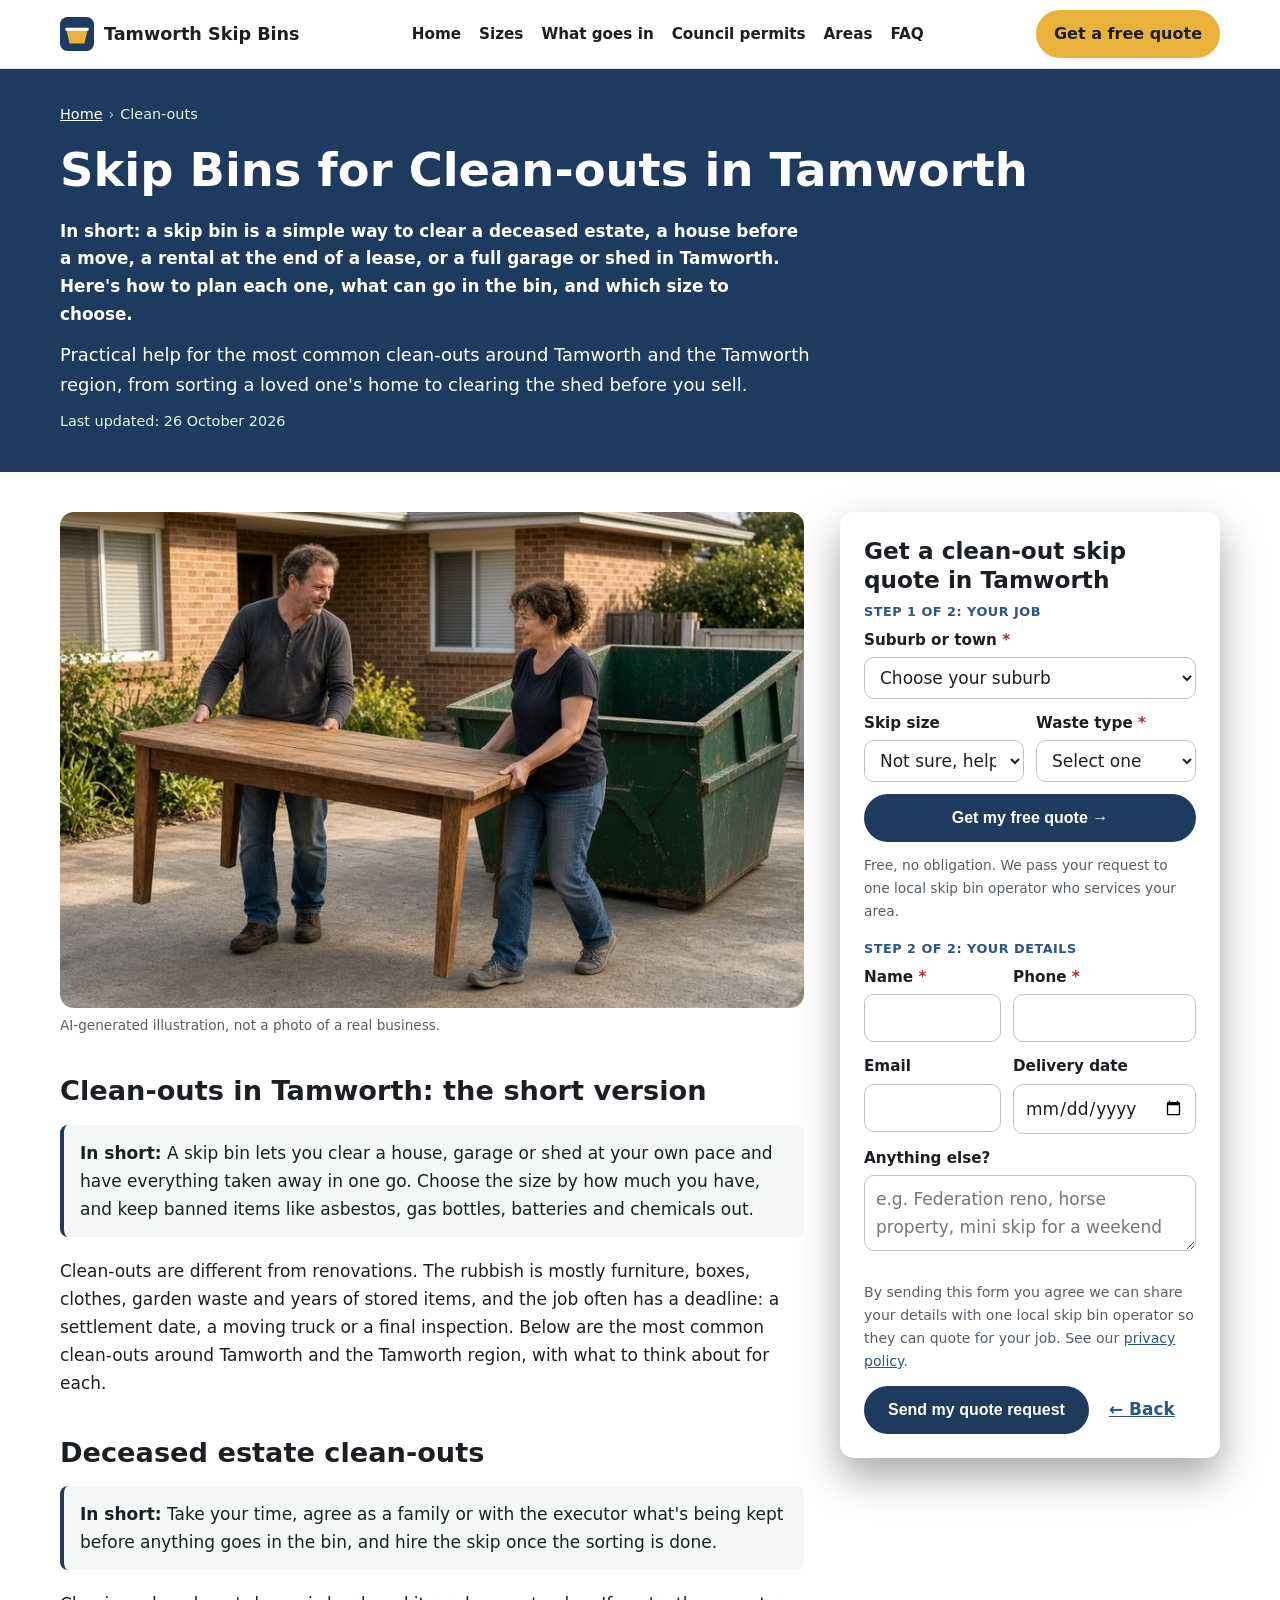
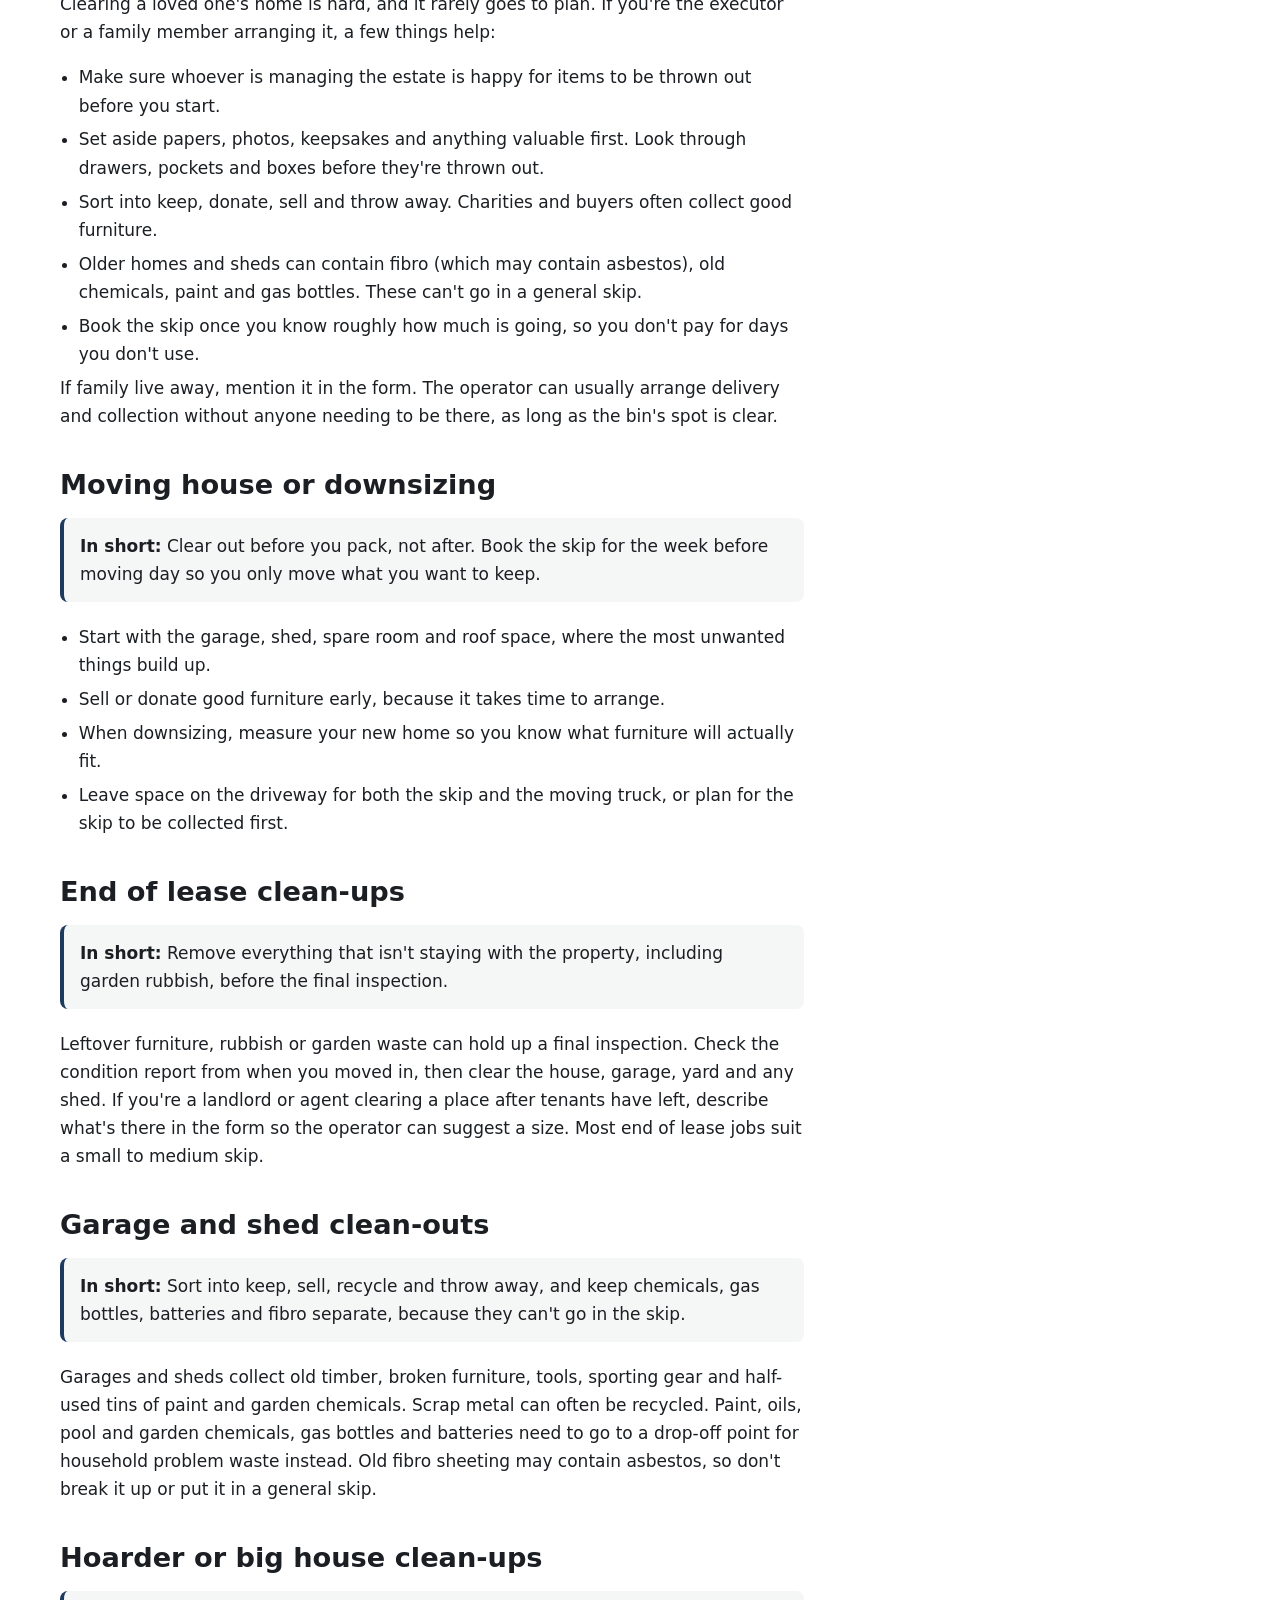
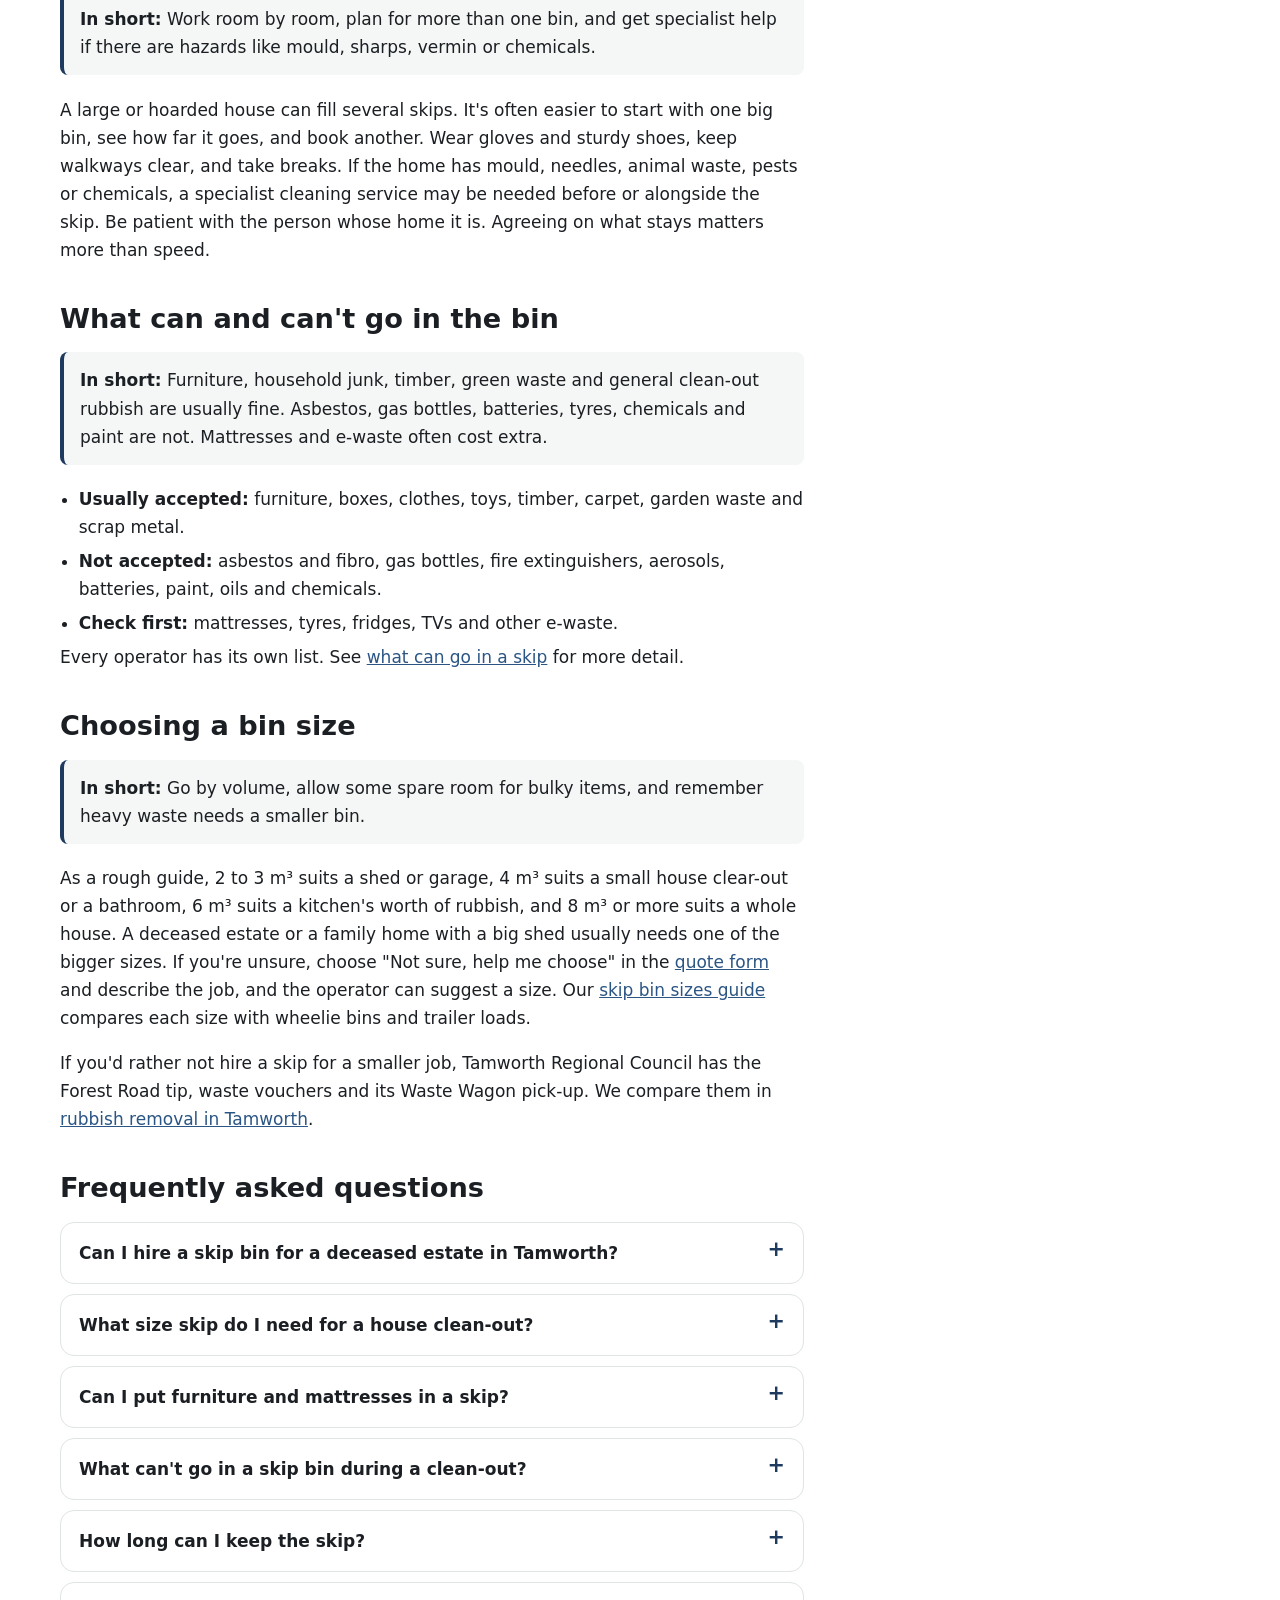
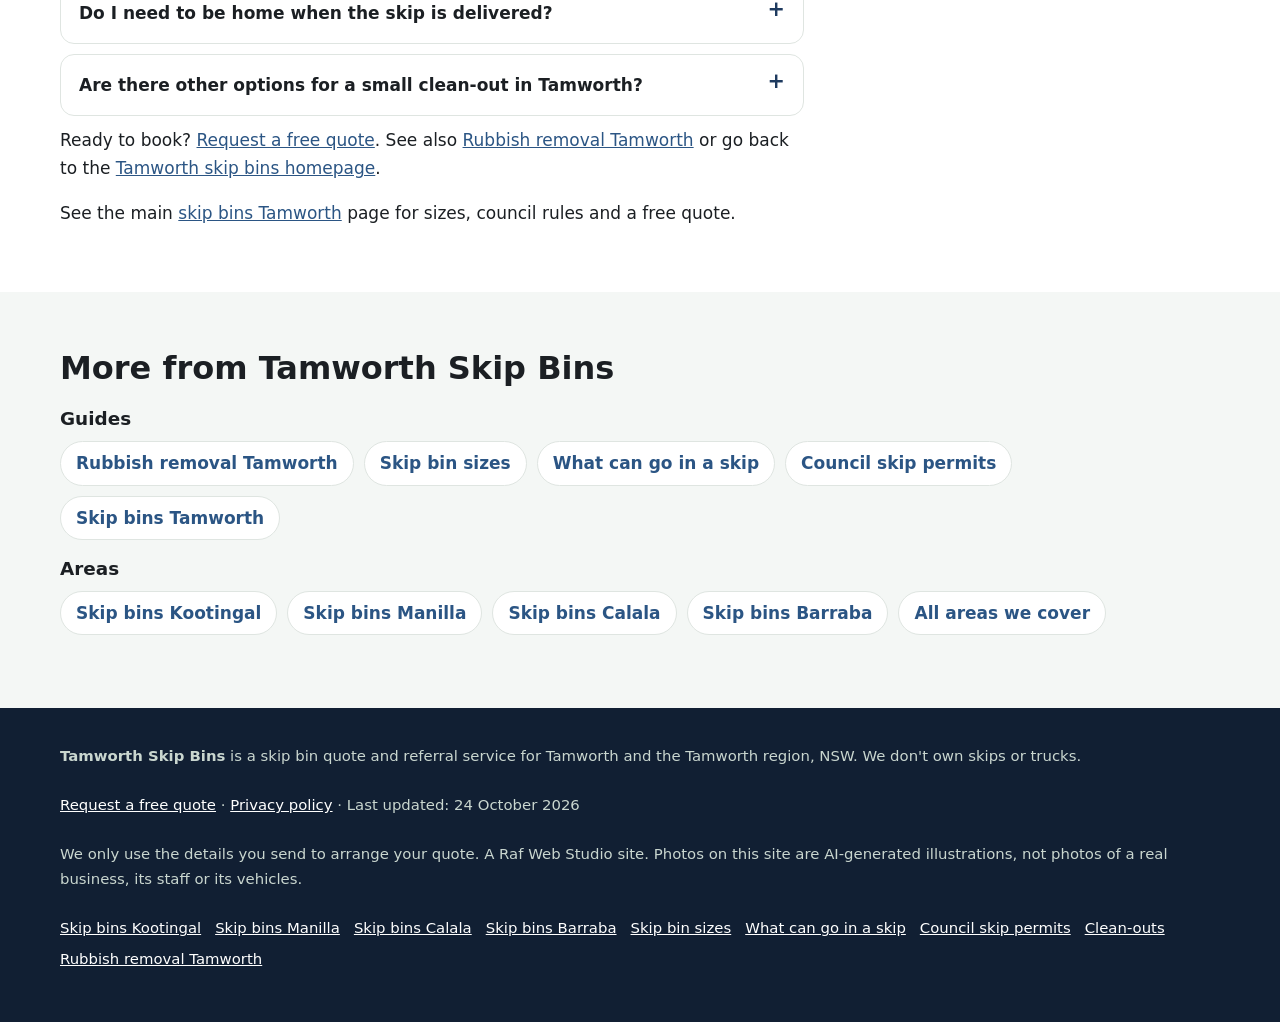
==== commit 8ec8dcaf: "SEO batch 5: keyword link to homepage on every subpage, sitemap lastmod refresh" ====
--- a/clean-outs/index.html
+++ b/clean-outs/index.html
@@ -204,6 +204,7 @@
 <details><summary>Can I hire a skip bin for a deceased estate in Tamworth?</summary><p>Yes. A skip is a common way to clear a deceased estate. Agree with the executor or family what&#x27;s being kept before anything goes in, and tell the operator if no one will be at the property for delivery or collection.</p></details><details><summary>What size skip do I need for a house clean-out?</summary><p>As a rough guide, 2 to 3 m³ suits a shed or garage, 4 m³ suits a small house clear-out or a bathroom, 6 m³ suits a kitchen&#x27;s worth of rubbish, and 8 m³ or more suits a whole house. A deceased estate or a family home with a big shed usually needs one of the bigger sizes.</p></details><details><summary>Can I put furniture and mattresses in a skip?</summary><p>Furniture is usually fine. Many operators accept mattresses for an extra fee, and some don&#x27;t take them. List them in the quote form so the operator can confirm.</p></details><details><summary>What can&#x27;t go in a skip bin during a clean-out?</summary><p>Asbestos and fibro, gas bottles, fire extinguishers, aerosols, batteries, tyres, paint, oils and chemicals. Fridges, TVs and other e-waste may be refused or cost extra.</p></details><details><summary>How long can I keep the skip?</summary><p>Hire periods differ between operators. Most include a set number of days and charge for extra days. Tell the operator your dates when you request a quote.</p></details><details><summary>Do I need to be home when the skip is delivered?</summary><p>Usually not, as long as the spot for the bin is clear and the operator knows exactly where to put it. Add delivery notes in the form.</p></details><details><summary>Are there other options for a small clean-out in Tamworth?</summary><p>For a load or two, taking it to the tip yourself or using Tamworth Regional Council&#x27;s booked pick-up service may be enough. Our rubbish removal guide compares the options.</p></details>
 <p>Ready to book? <a href="#quote">Request a free quote</a>. See also <a href="/rubbish-removal-tamworth/">Rubbish removal Tamworth</a> or go back to the <a href="/">Tamworth skip bins homepage</a>.</p>
 
+<p class="home-link">See the main <a href="/">skip bins Tamworth</a> page for sizes, council rules and a free quote.</p>
   </article>
   <aside class="page-aside">
     <div class="hero-form-card" id="quote">
@@ -247,7 +248,7 @@
   <div class="wrap">
     <h2 id="more-h">More from Tamworth Skip Bins</h2>
     <h3>Guides</h3>
-    <ul class="link-list"><li><a href="/rubbish-removal-tamworth/">Rubbish removal Tamworth</a></li><li><a href="/skip-bin-sizes/">Skip bin sizes</a></li><li><a href="/what-can-go-in-a-skip/">What can go in a skip</a></li><li><a href="/skip-bin-council-permit/">Council skip permits</a></li><li><a href="/">Home</a></li></ul>
+    <ul class="link-list"><li><a href="/rubbish-removal-tamworth/">Rubbish removal Tamworth</a></li><li><a href="/skip-bin-sizes/">Skip bin sizes</a></li><li><a href="/what-can-go-in-a-skip/">What can go in a skip</a></li><li><a href="/skip-bin-council-permit/">Council skip permits</a></li><li><a href="/">Skip bins Tamworth</a></li></ul>
     <h3>Areas</h3>
     <ul class="link-list"><li><a href="/skip-bins-kootingal/">Skip bins Kootingal</a></li><li><a href="/skip-bins-manilla/">Skip bins Manilla</a></li><li><a href="/skip-bins-calala/">Skip bins Calala</a></li><li><a href="/skip-bins-barraba/">Skip bins Barraba</a></li><li><a href="/#areas">All areas we cover</a></li></ul>
   </div>
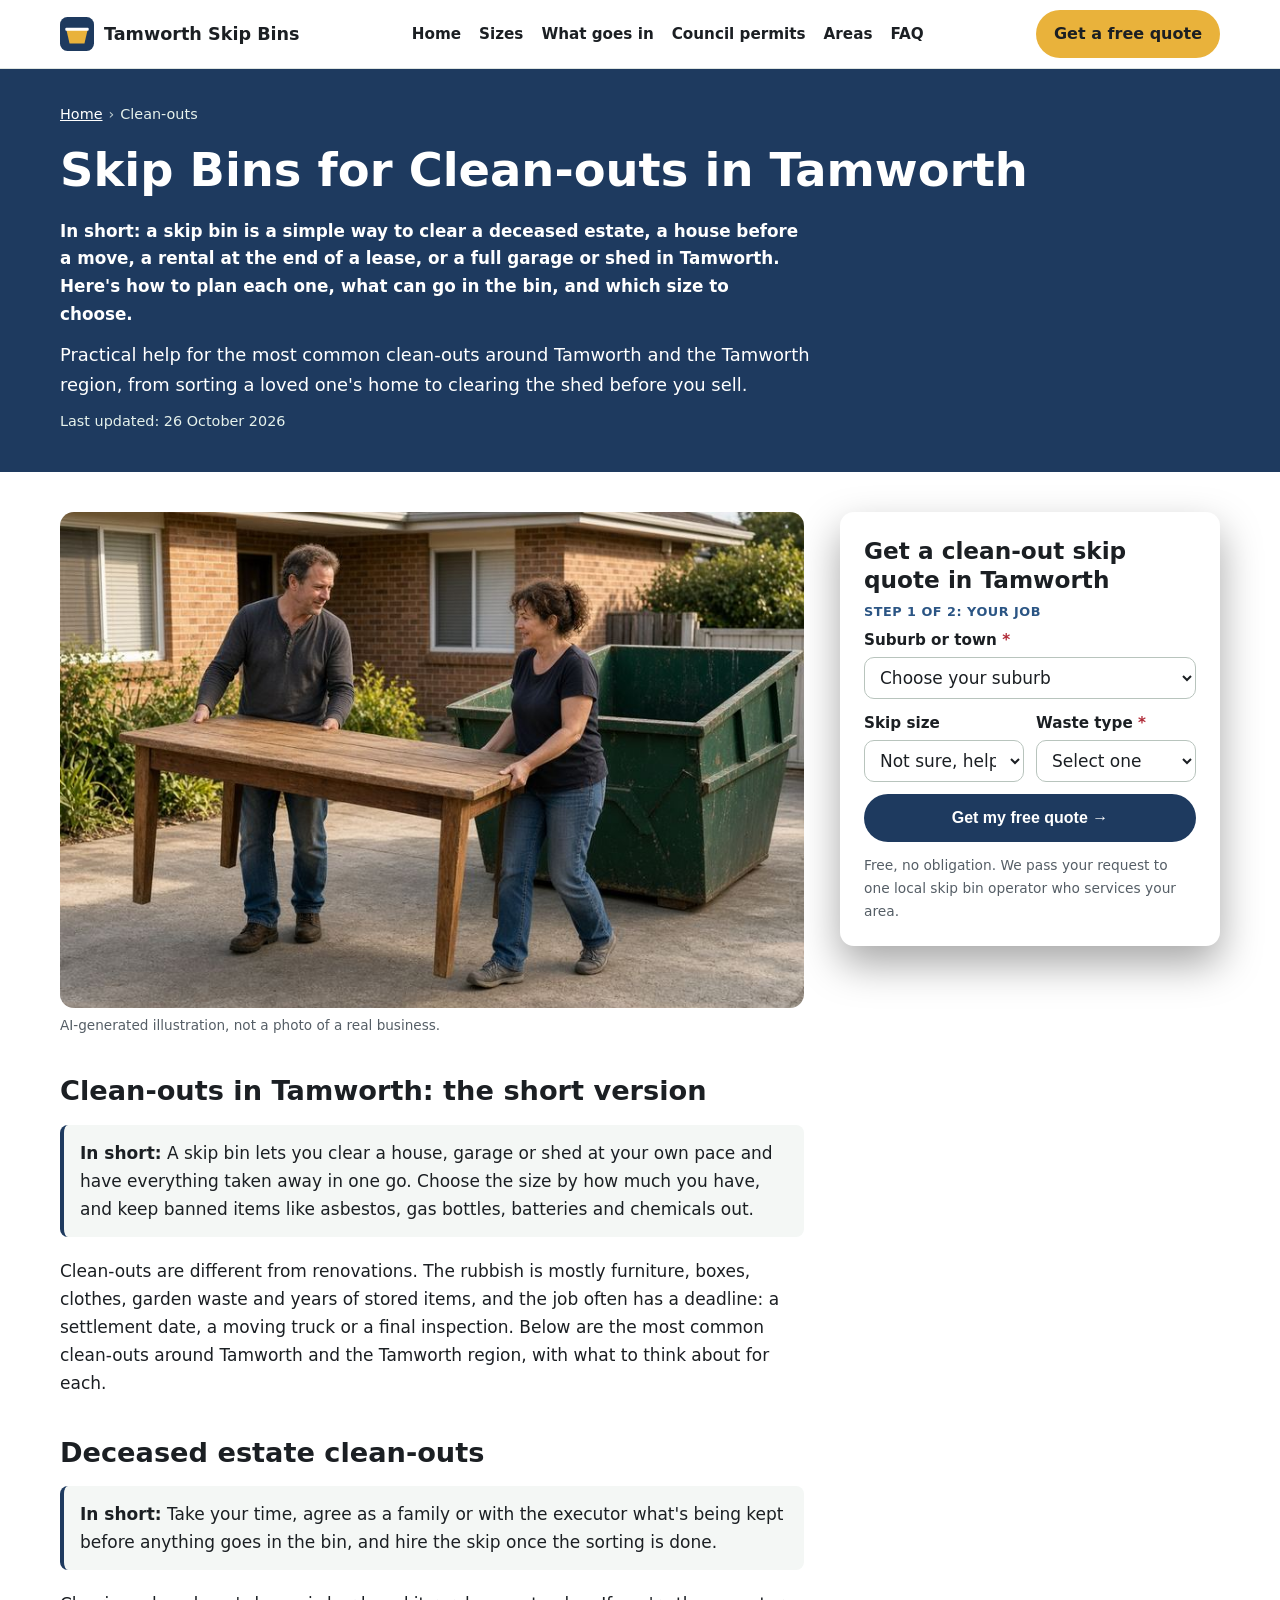
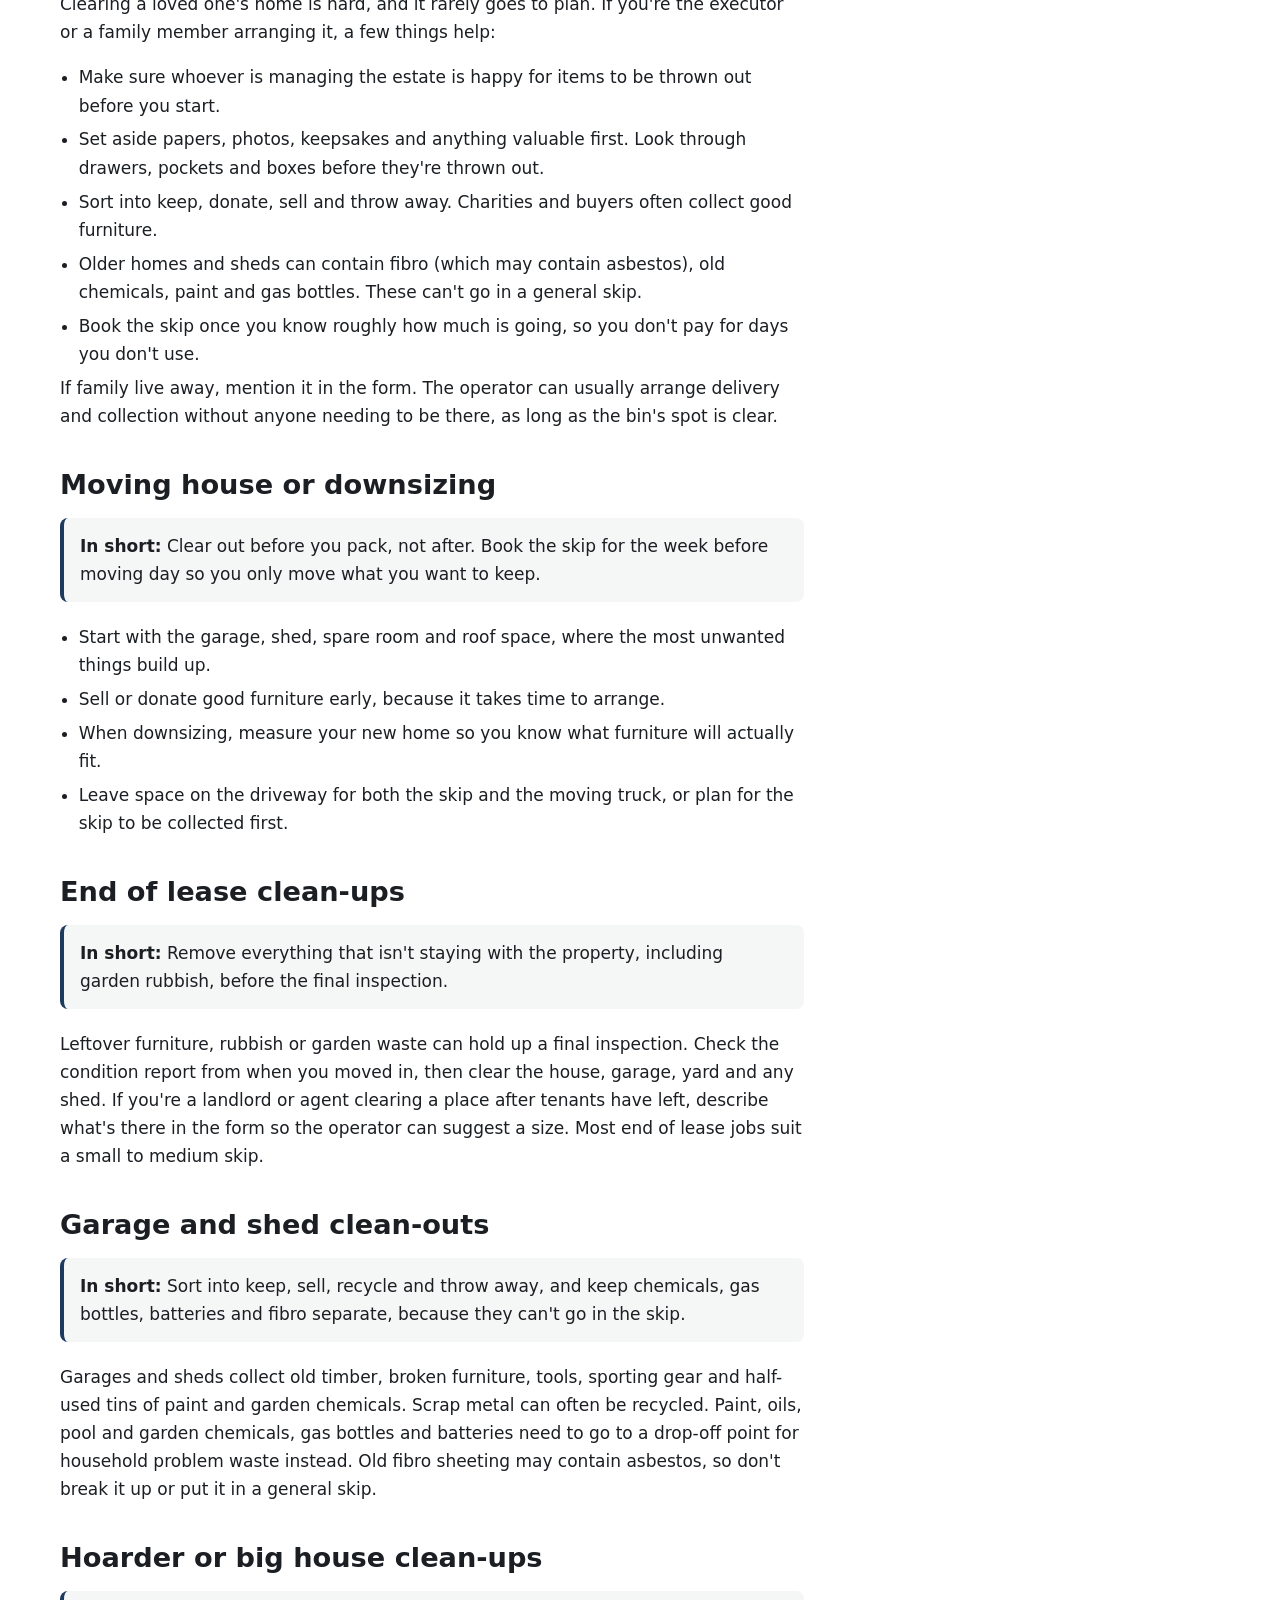
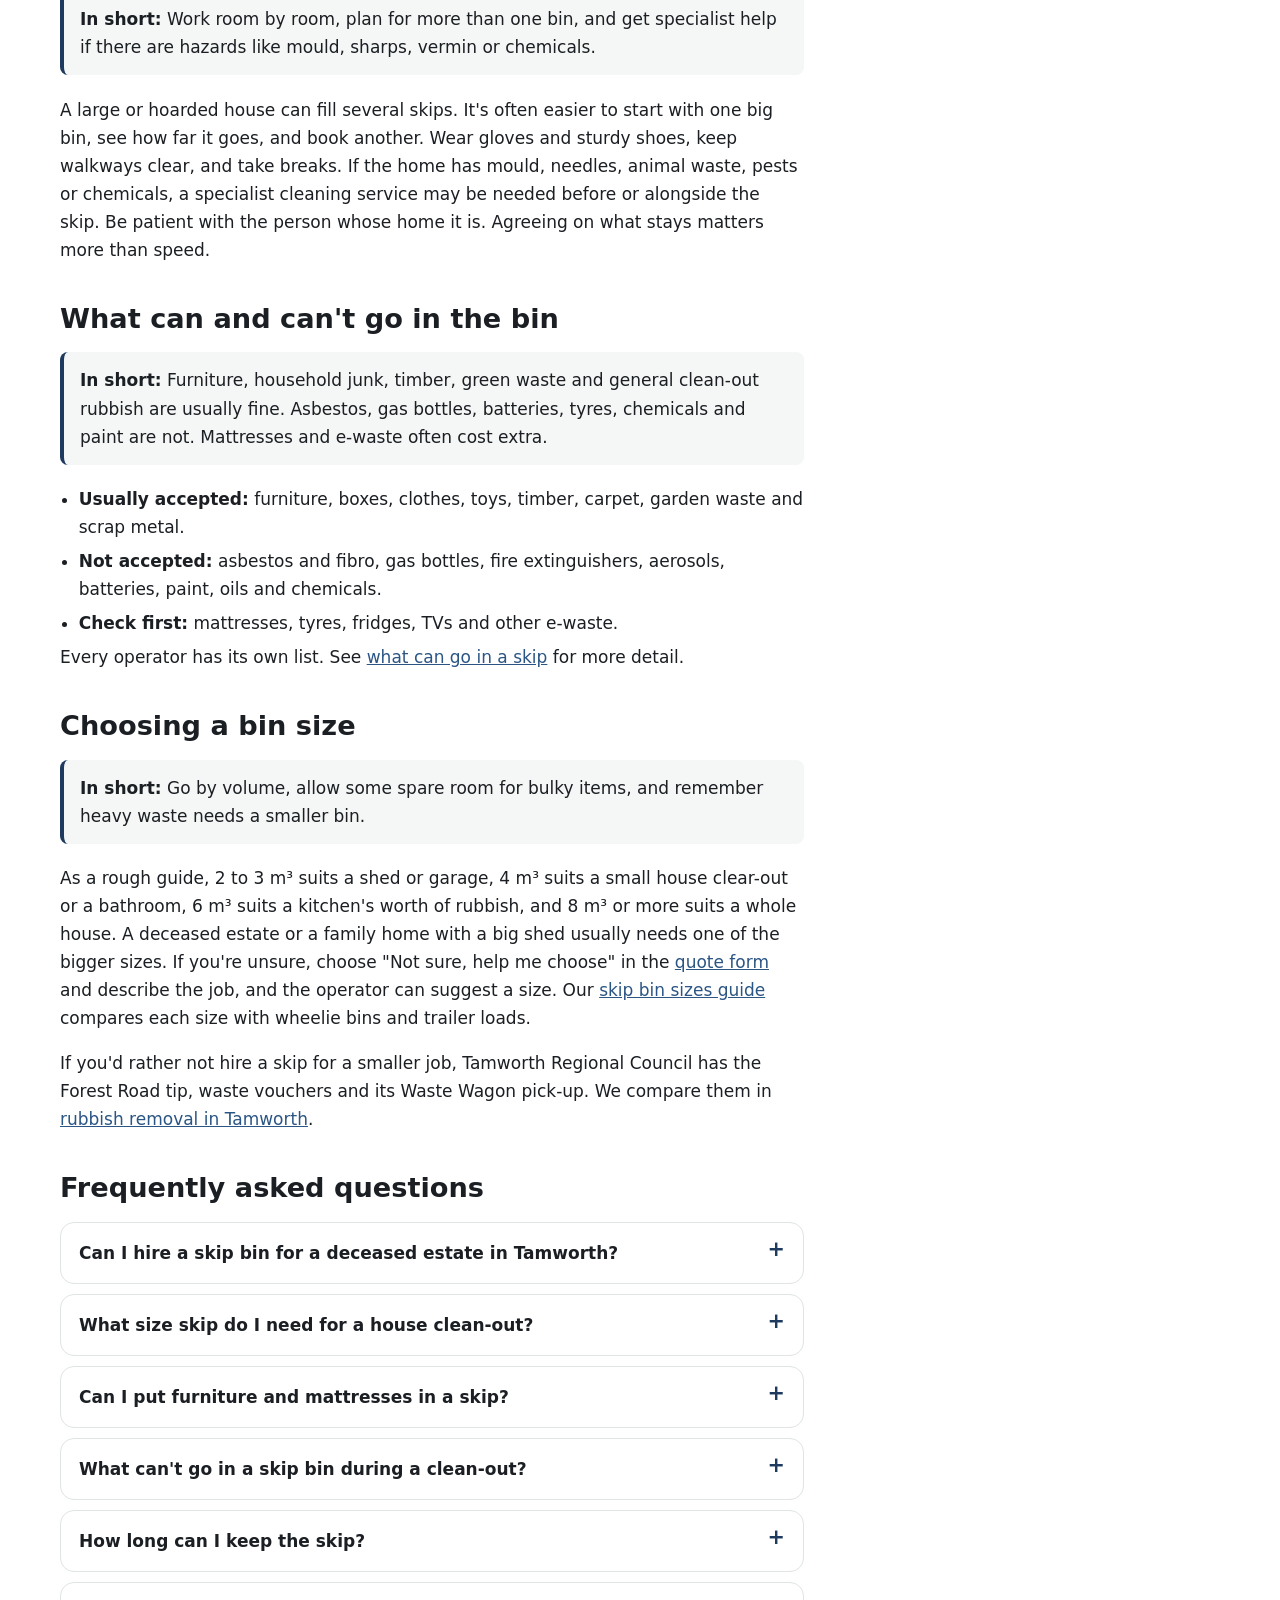
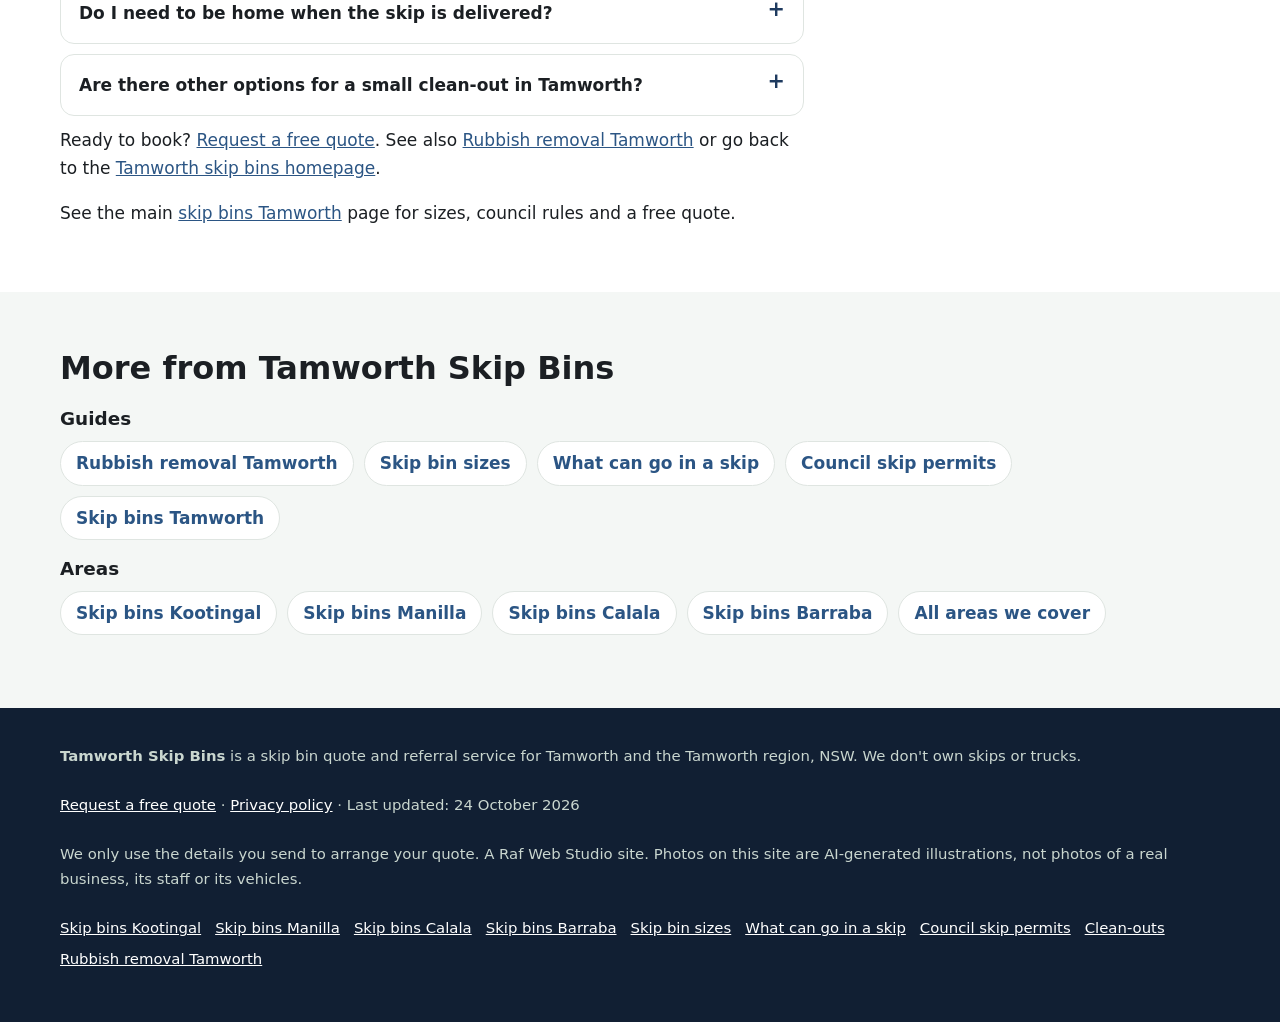
==== commit 4d4823c6: "Add FormSubmit instant customer confirmation (_autoresponse) to every quote form" ====
--- a/clean-outs/index.html
+++ b/clean-outs/index.html
@@ -214,6 +214,7 @@
         <input type="hidden" name="_captcha" value="true">
         <input type="hidden" name="_template" value="table">
         <input type="hidden" name="_next" value="https://tamworthskipbins.com/thanks.html">
+        <input type="hidden" name="_autoresponse" value="Thanks for your skip bin request. We&#x27;ve received it and are passing it to a local operator, who&#x27;ll be in touch shortly with availability and a price.">
         <input type="text" name="_honey" style="display:none" tabindex="-1" autocomplete="off" aria-hidden="true">
         <input type="hidden" name="source" value="tamworthskipbins.com">
         <input type="hidden" name="page" value="/clean-outs/">
